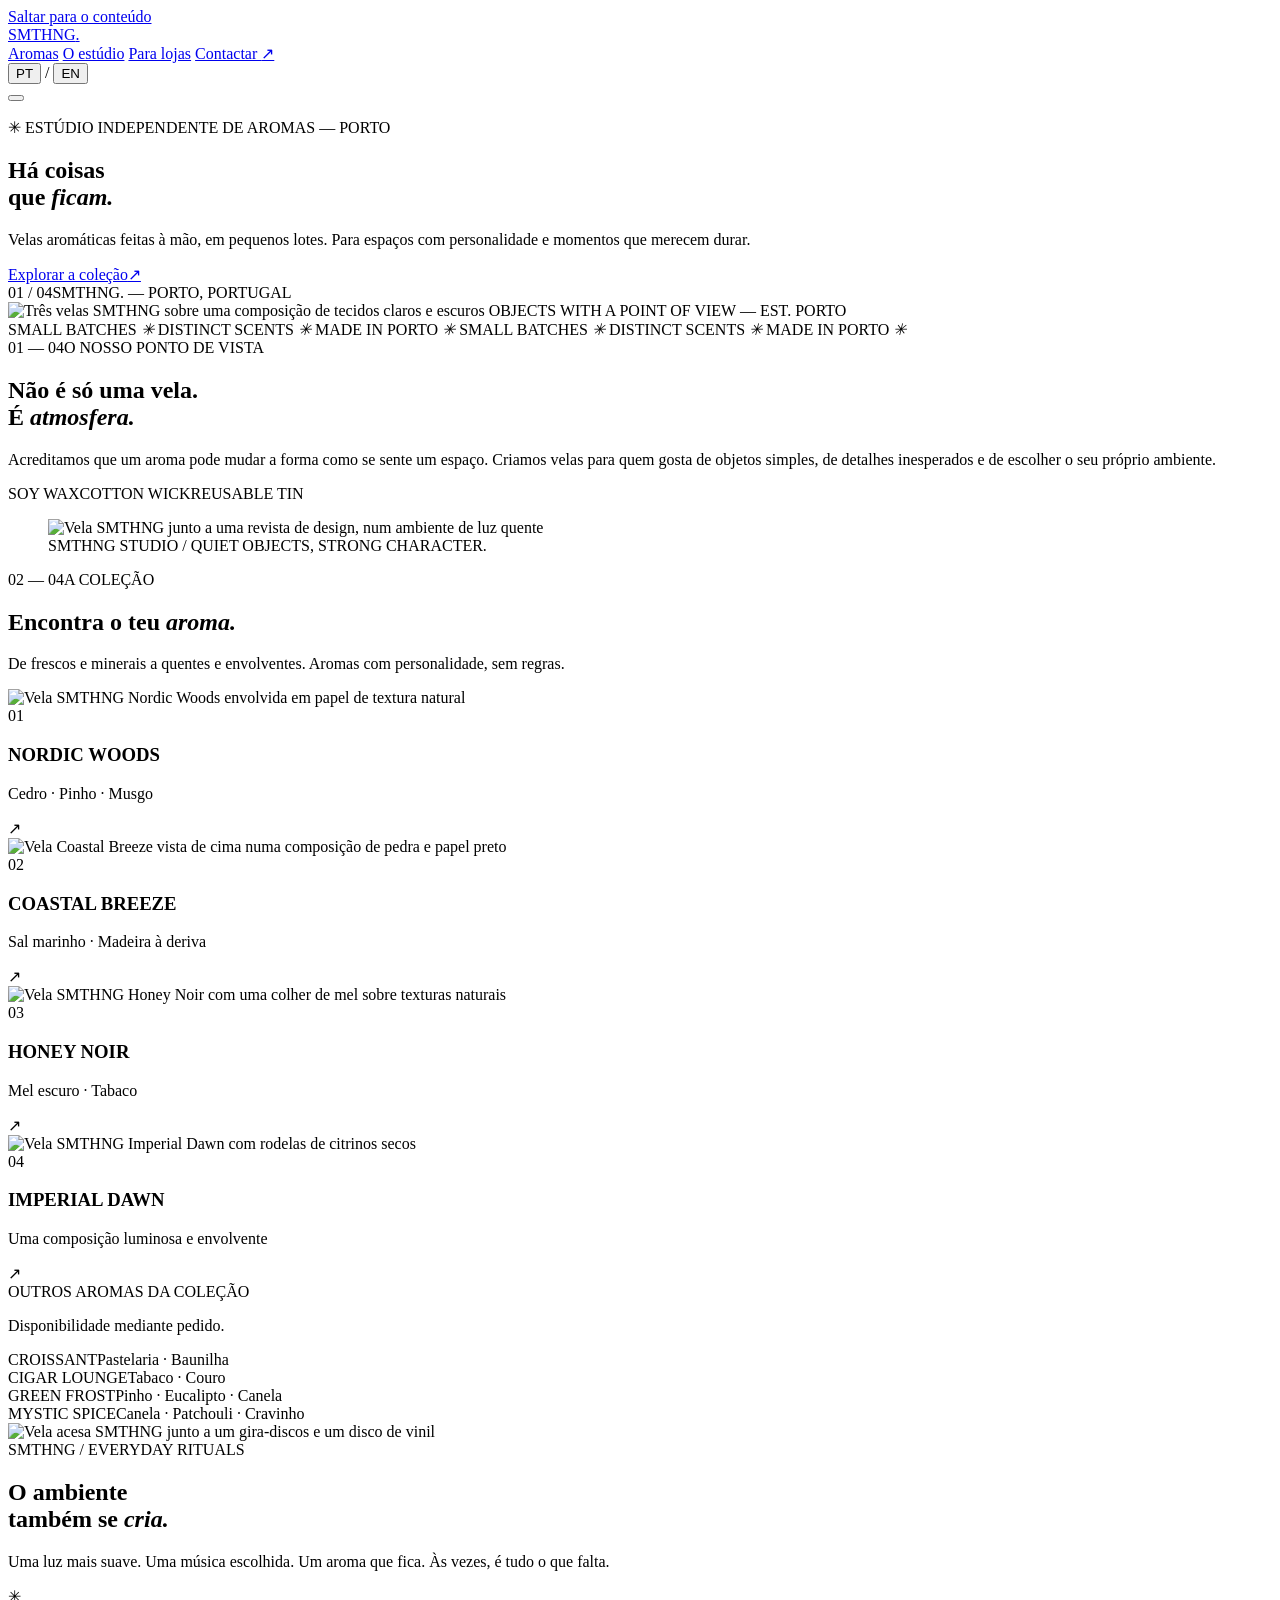
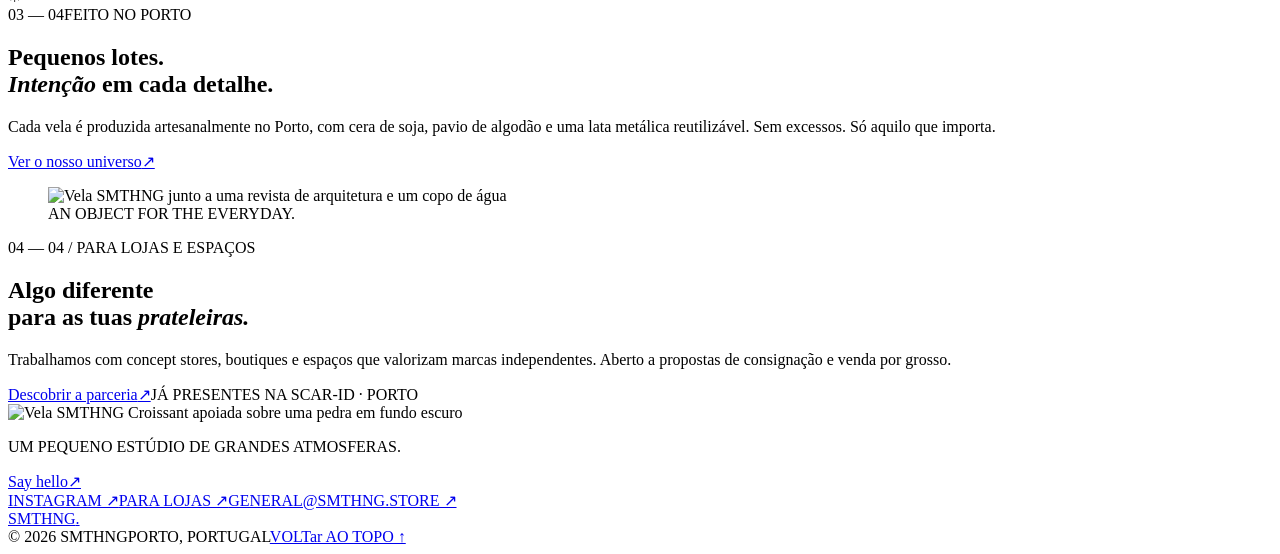
==== index.html @ b08c5e5d "feat: add editorial homepage" ====
<!doctype html>
<html lang="pt-PT">
<head>
  <meta charset="utf-8">
  <meta name="viewport" content="width=device-width, initial-scale=1">
  <meta name="theme-color" content="#f5f2eb">
  <meta name="description" content="SMTHNG — velas aromáticas feitas à mão no Porto. Uma coleção de aromas com personalidade para espaços que deixam marca.">
  <meta property="og:type" content="website">
  <meta property="og:title" content="SMTHNG — Something that stays.">
  <meta property="og:description" content="Independent scent studio. Hand-poured in Porto, Portugal.">
  <meta property="og:image" content="https://smthng.store/assets/img/hero-group.jpg">
  <meta property="og:url" content="https://smthng.store/">
  <link rel="canonical" href="https://smthng.store/">
  <link rel="icon" href="./assets/favicon.svg" type="image/svg+xml">
  <link rel="preconnect" href="https://fonts.googleapis.com">
  <link rel="preconnect" href="https://fonts.gstatic.com" crossorigin>
  <link href="https://fonts.googleapis.com/css2?family=DM+Sans:wght@400;500;600;700&family=Instrument+Serif:ital@0;1&display=swap" rel="stylesheet">
  <link rel="stylesheet" href="./assets/styles.css">
  <script src="./assets/site.js" defer></script>
  <title>SMTHNG — Velas artesanais do Porto</title>
</head>
<body data-page="home">
  <a class="skip-link" href="#main" data-i18n="skip">Saltar para o conteúdo</a>
  <header class="site-header" id="top">
    <div class="header-inner shell">
      <a class="wordmark" href="./" aria-label="SMTHNG, início">SMTHNG<span class="wordmark-dot">.</span></a>
      <nav class="site-nav" id="primary-nav" aria-label="Navegação principal">
        <a href="#collection" data-i18n="navScents">Aromas</a>
        <a href="#story" data-i18n="navStory">O estúdio</a>
        <a href="./stockists/" data-i18n="navStockists">Para lojas</a>
        <a class="nav-contact" href="mailto:general@smthng.store?subject=Ol%C3%A1%20SMTHNG" data-i18n="navContact">Contactar <span aria-hidden="true">↗</span></a>
      </nav>
      <div class="header-actions">
        <div class="language-switch" aria-label="Choose language">
          <button type="button" data-lang-switch="pt" aria-pressed="true">PT</button>
          <span aria-hidden="true">/</span>
          <button type="button" data-lang-switch="en" aria-pressed="false">EN</button>
        </div>
        <button type="button" class="menu-button" aria-label="Abrir menu" aria-controls="primary-nav" aria-expanded="false">
          <span></span><span></span>
        </button>
      </div>
    </div>
  </header>

  <main id="main">
    <section class="hero" aria-labelledby="hero-heading">
      <div class="hero-copy">
        <p class="eyebrow"><span class="asterisk">✳</span> <span data-i18n="heroEyebrow">ESTÚDIO INDEPENDENTE DE AROMAS — PORTO</span></p>
        <h1 id="hero-heading" data-i18n-html="heroHeading">Há coisas<br>que <em>ficam.</em></h1>
        <p class="hero-description" data-i18n="heroBody">Velas aromáticas feitas à mão, em pequenos lotes. Para espaços com personalidade e momentos que merecem durar.</p>
        <a href="#collection" class="text-link hero-link"><span data-i18n="heroCta">Explorar a coleção</span><span class="round-arrow" aria-hidden="true">↗</span></a>
        <div class="hero-footnote"><span>01 / 04</span><span>SMTHNG. — PORTO, PORTUGAL</span></div>
      </div>
      <div class="hero-media">
        <img src="./assets/img/hero-group.jpg" alt="Três velas SMTHNG sobre uma composição de tecidos claros e escuros" fetchpriority="high">
        <span class="vertical-caption">OBJECTS WITH A POINT OF VIEW — EST. PORTO</span>
      </div>
    </section>

    <div class="marquee-line" aria-hidden="true"><span>SMALL BATCHES <i>✳</i> DISTINCT SCENTS <i>✳</i> MADE IN PORTO <i>✳</i> SMALL BATCHES <i>✳</i> DISTINCT SCENTS <i>✳</i> MADE IN PORTO <i>✳</i></span></div>

    <section class="intro-section shell" id="story" aria-labelledby="intro-heading">
      <div class="section-label"><span class="section-index">01 — 04</span><span data-i18n="introLabel">O NOSSO PONTO DE VISTA</span></div>
      <div class="intro-grid">
        <h2 id="intro-heading" class="display-heading" data-i18n-html="introHeading">Não é só uma vela.<br>É <em>atmosfera.</em></h2>
        <div class="intro-aside">
          <p data-i18n="introBody">Acreditamos que um aroma pode mudar a forma como se sente um espaço. Criamos velas para quem gosta de objetos simples, de detalhes inesperados e de escolher o seu próprio ambiente.</p>
          <div class="mini-spec"><span>SOY WAX</span><span>COTTON WICK</span><span>REUSABLE TIN</span></div>
        </div>
      </div>
      <figure class="editorial-image editorial-image-wide">
        <img src="./assets/img/editorial-home.jpg" alt="Vela SMTHNG junto a uma revista de design, num ambiente de luz quente" loading="lazy">
        <figcaption>SMTHNG STUDIO / QUIET OBJECTS, STRONG CHARACTER.</figcaption>
      </figure>
    </section>

    <section class="collection-section" id="collection" aria-labelledby="collection-heading">
      <div class="shell">
        <div class="section-label"><span class="section-index">02 — 04</span><span data-i18n="collectionLabel">A COLEÇÃO</span></div>
        <div class="section-heading-row">
          <h2 id="collection-heading" class="display-heading" data-i18n-html="collectionHeading">Encontra o teu <em>aroma.</em></h2>
          <p class="section-kicker" data-i18n="collectionBody">De frescos e minerais a quentes e envolventes. Aromas com personalidade, sem regras.</p>
        </div>

        <div class="scent-grid">
          <article class="scent-card">
            <div class="scent-image"><img src="./assets/img/nordic-woods.jpg" alt="Vela SMTHNG Nordic Woods envolvida em papel de textura natural" loading="lazy"></div>
            <div class="scent-details"><span>01</span><div><h3>NORDIC WOODS</h3><p data-i18n="scentNordic">Cedro · Pinho · Musgo</p></div><span class="scent-symbol" aria-hidden="true">↗</span></div>
          </article>
          <article class="scent-card">
            <div class="scent-image"><img src="./assets/img/coastal-breeze.jpg" alt="Vela Coastal Breeze vista de cima numa composição de pedra e papel preto" loading="lazy"></div>
            <div class="scent-details"><span>02</span><div><h3>COASTAL BREEZE</h3><p data-i18n="scentCoastal">Sal marinho · Madeira à deriva</p></div><span class="scent-symbol" aria-hidden="true">↗</span></div>
          </article>
          <article class="scent-card">
            <div class="scent-image"><img src="./assets/img/honey-noir.jpg" alt="Vela SMTHNG Honey Noir com uma colher de mel sobre texturas naturais" loading="lazy"></div>
            <div class="scent-details"><span>03</span><div><h3>HONEY NOIR</h3><p data-i18n="scentHoney">Mel escuro · Tabaco</p></div><span class="scent-symbol" aria-hidden="true">↗</span></div>
          </article>
          <article class="scent-card">
            <div class="scent-image"><img src="./assets/img/imperial-dawn.jpg" alt="Vela SMTHNG Imperial Dawn com rodelas de citrinos secos" loading="lazy"></div>
            <div class="scent-details"><span>04</span><div><h3>IMPERIAL DAWN</h3><p data-i18n="scentImperial">Uma composição luminosa e envolvente</p></div><span class="scent-symbol" aria-hidden="true">↗</span></div>
          </article>
        </div>

        <div class="scent-index">
          <div class="scent-index-heading"><span class="overline" data-i18n="moreScents">OUTROS AROMAS DA COLEÇÃO</span><p data-i18n="moreScentsSub">Disponibilidade mediante pedido.</p></div>
          <div class="scent-index-list">
            <div><span>CROISSANT</span><span data-i18n="scentCroissant">Pastelaria · Baunilha</span></div>
            <div><span>CIGAR LOUNGE</span><span data-i18n="scentCigar">Tabaco · Couro</span></div>
            <div><span>GREEN FROST</span><span data-i18n="scentGreen">Pinho · Eucalipto · Canela</span></div>
            <div><span>MYSTIC SPICE</span><span data-i18n="scentMystic">Canela · Patchouli · Cravinho</span></div>
          </div>
        </div>
      </div>
    </section>

    <section class="quote-section" aria-labelledby="quote-heading">
      <div class="quote-image"><img src="./assets/img/editorial-vinyl.jpg" alt="Vela acesa SMTHNG junto a um gira-discos e um disco de vinil" loading="lazy"></div>
      <div class="quote-panel"><span class="overline light-overline">SMTHNG / EVERYDAY RITUALS</span><h2 id="quote-heading" data-i18n-html="quoteHeading">O ambiente<br>também se <em>cria.</em></h2><p data-i18n="quoteBody">Uma luz mais suave. Uma música escolhida. Um aroma que fica. Às vezes, é tudo o que falta.</p><span class="quote-mark">✳</span></div>
    </section>

    <section class="made-section shell" id="made" aria-labelledby="made-heading">
      <div class="section-label"><span class="section-index">03 — 04</span><span data-i18n="madeLabel">FEITO NO PORTO</span></div>
      <div class="made-grid">
        <div><h2 id="made-heading" class="display-heading" data-i18n-html="madeHeading">Pequenos lotes.<br><em>Intenção</em> em cada detalhe.</h2><p data-i18n="madeBody">Cada vela é produzida artesanalmente no Porto, com cera de soja, pavio de algodão e uma lata metálica reutilizável. Sem excessos. Só aquilo que importa.</p><a class="text-link" href="https://www.instagram.com/smthng.store/" target="_blank" rel="noopener noreferrer"><span data-i18n="madeCta">Ver o nosso universo</span><span class="round-arrow" aria-hidden="true">↗</span></a></div>
        <figure class="made-photo"><img src="./assets/img/editorial-reading.jpg" alt="Vela SMTHNG junto a uma revista de arquitetura e um copo de água" loading="lazy"><figcaption>AN OBJECT FOR THE EVERYDAY.</figcaption></figure>
      </div>
    </section>

    <section class="trade-banner" aria-labelledby="trade-heading">
      <div class="trade-copy"><span class="overline light-overline" data-i18n="tradeLabel">04 — 04 / PARA LOJAS E ESPAÇOS</span><h2 id="trade-heading" data-i18n-html="tradeHeading">Algo diferente<br>para as tuas <em>prateleiras.</em></h2><p data-i18n="tradeBody">Trabalhamos com concept stores, boutiques e espaços que valorizam marcas independentes. Aberto a propostas de consignação e venda por grosso.</p><a class="button button-light" href="./stockists/"><span data-i18n="tradeCta">Descobrir a parceria</span><span aria-hidden="true">↗</span></a><span class="trade-footnote" data-i18n="tradeFootnote">JÁ PRESENTES NA SCAR-ID · PORTO</span></div>
      <div class="trade-image"><img src="./assets/img/croissant.jpg" alt="Vela SMTHNG Croissant apoiada sobre uma pedra em fundo escuro" loading="lazy"></div>
    </section>
  </main>

  <footer class="site-footer">
    <div class="footer-top shell">
      <div><p class="footer-small" data-i18n="footerIntro">UM PEQUENO ESTÚDIO DE GRANDES ATMOSFERAS.</p><a class="footer-email" href="mailto:general@smthng.store">Say hello<span aria-hidden="true">↗</span></a></div>
      <div class="footer-links"><a href="https://www.instagram.com/smthng.store/" target="_blank" rel="noopener noreferrer">INSTAGRAM ↗</a><a href="./stockists/" data-i18n="footerStockists">PARA LOJAS ↗</a><a href="mailto:general@smthng.store">GENERAL@SMTHNG.STORE ↗</a></div>
    </div>
    <div class="footer-bottom shell"><a class="wordmark footer-wordmark" href="#top">SMTHNG<span class="wordmark-dot">.</span></a><div><span>© <span data-year>2026</span> SMTHNG</span><span>PORTO, PORTUGAL</span><a href="#top" data-i18n="backToTop">VOLTar AO TOPO ↑</a></div></div>
  </footer>
</body>
</html>
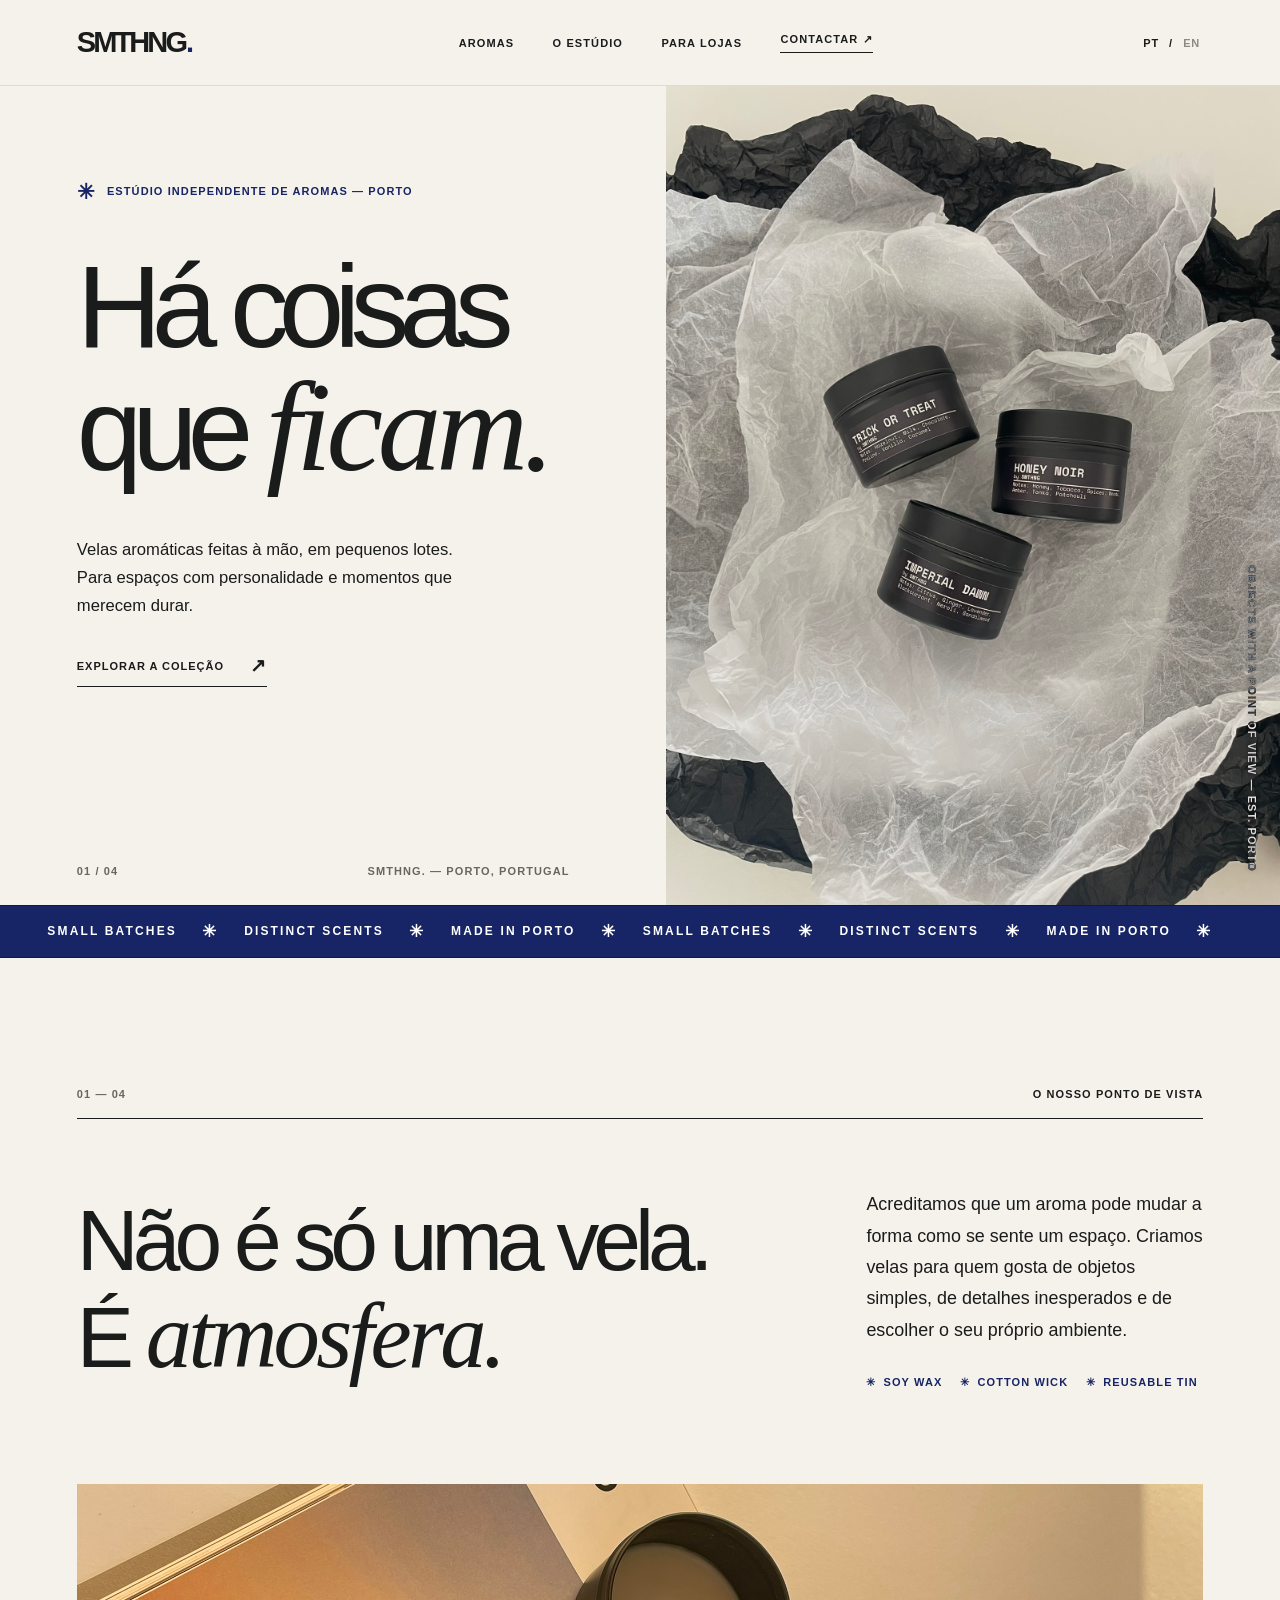
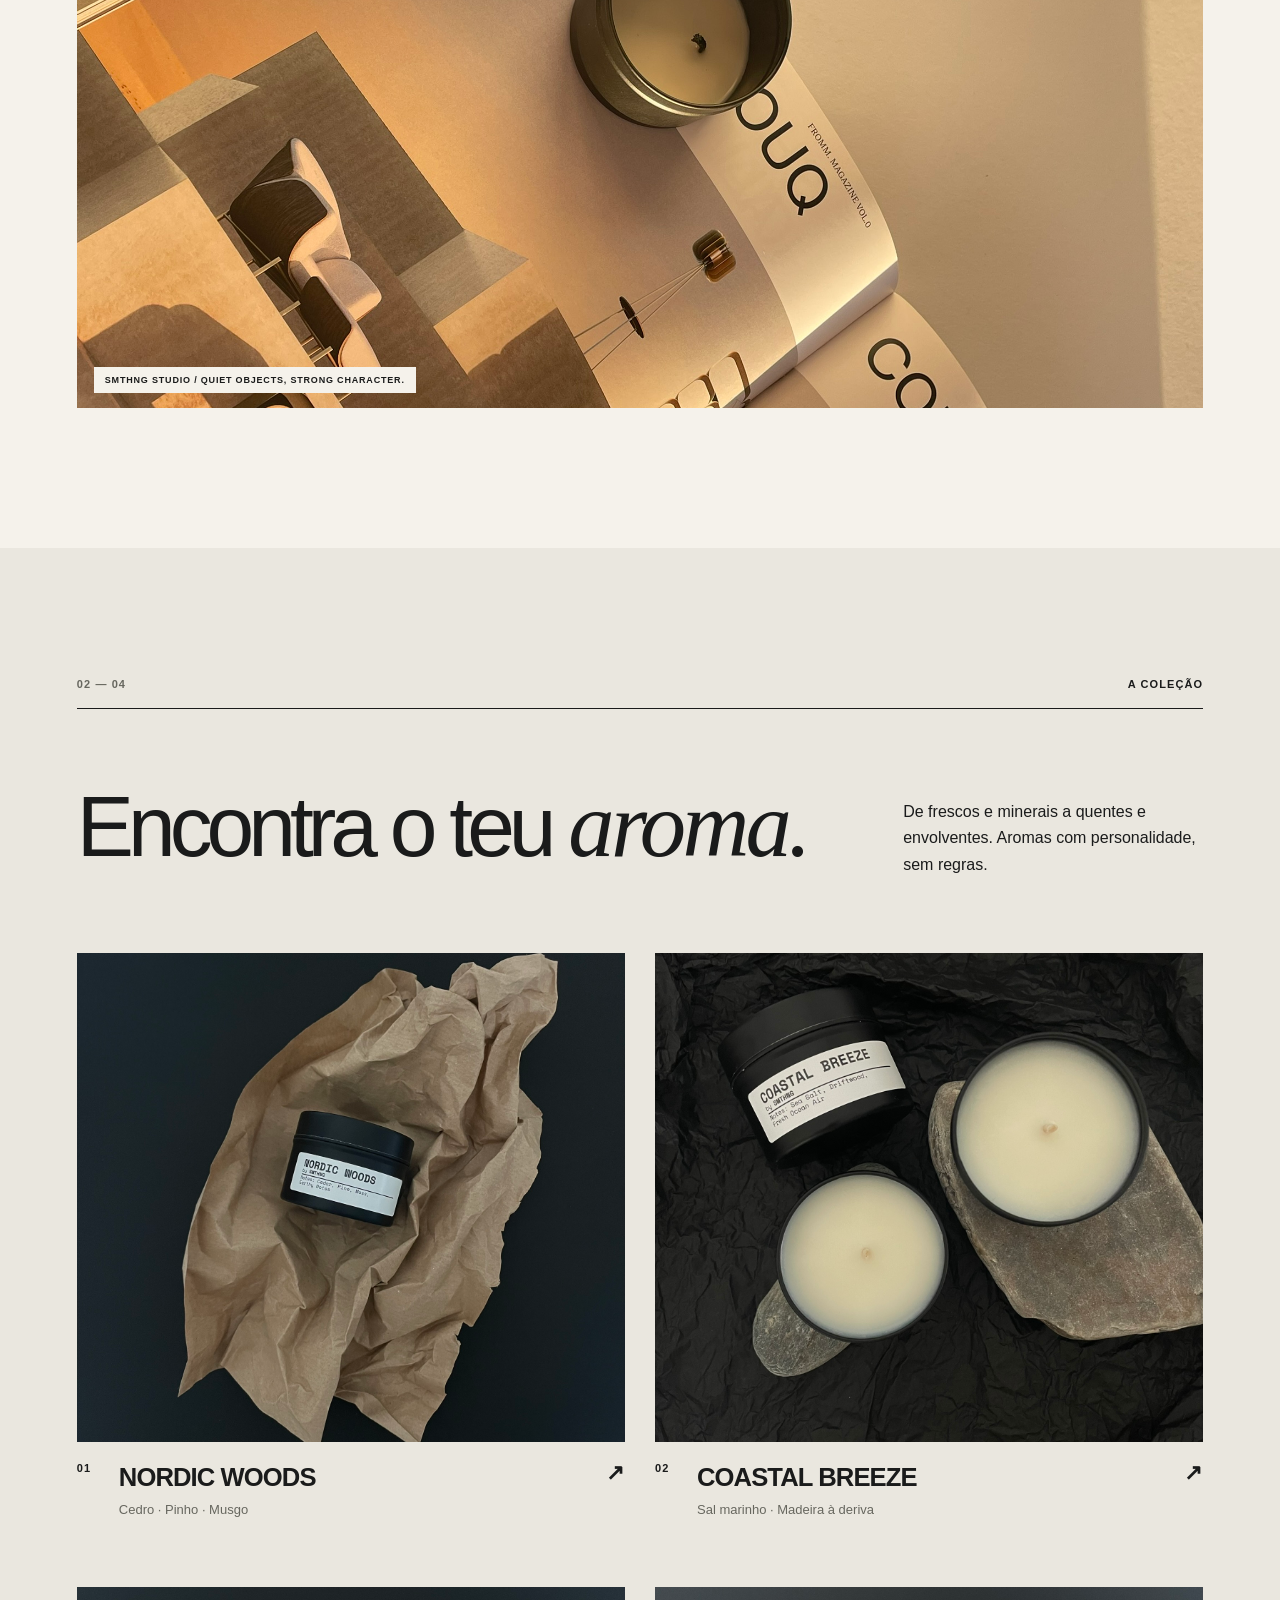
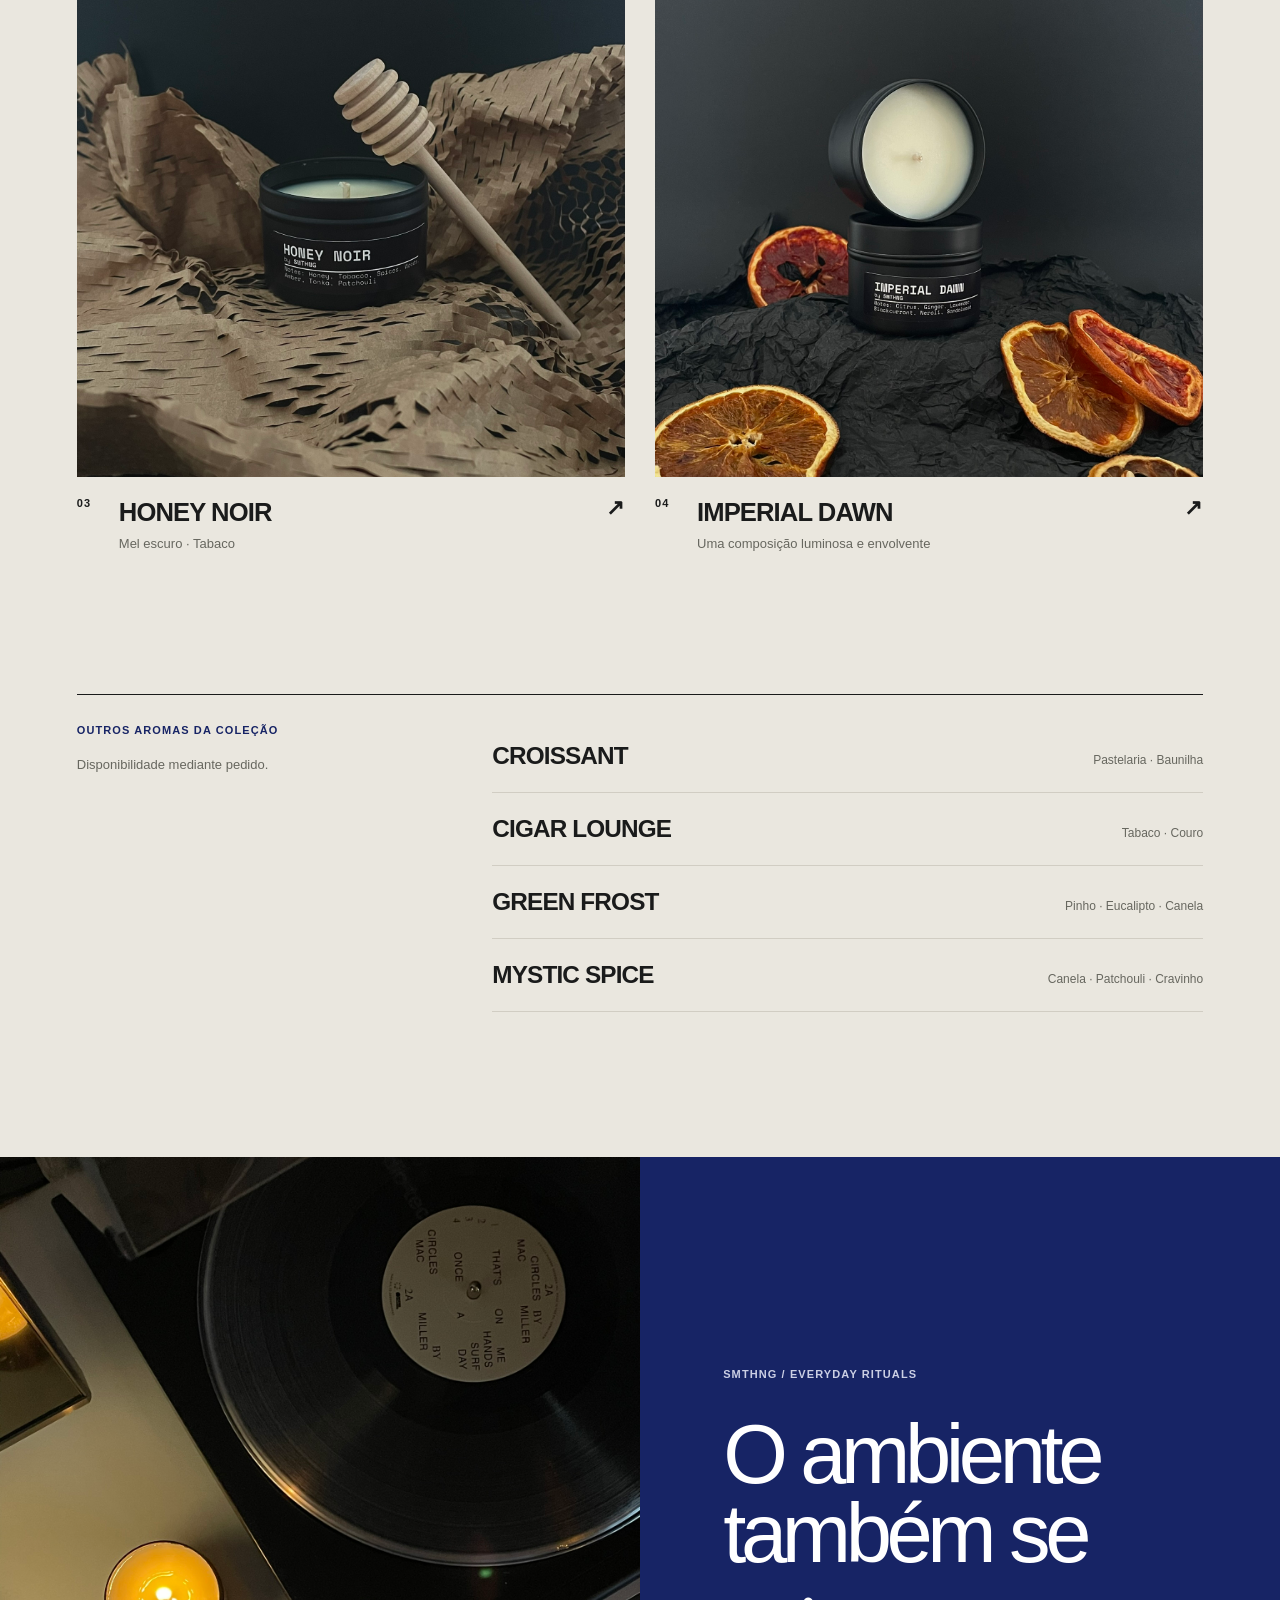
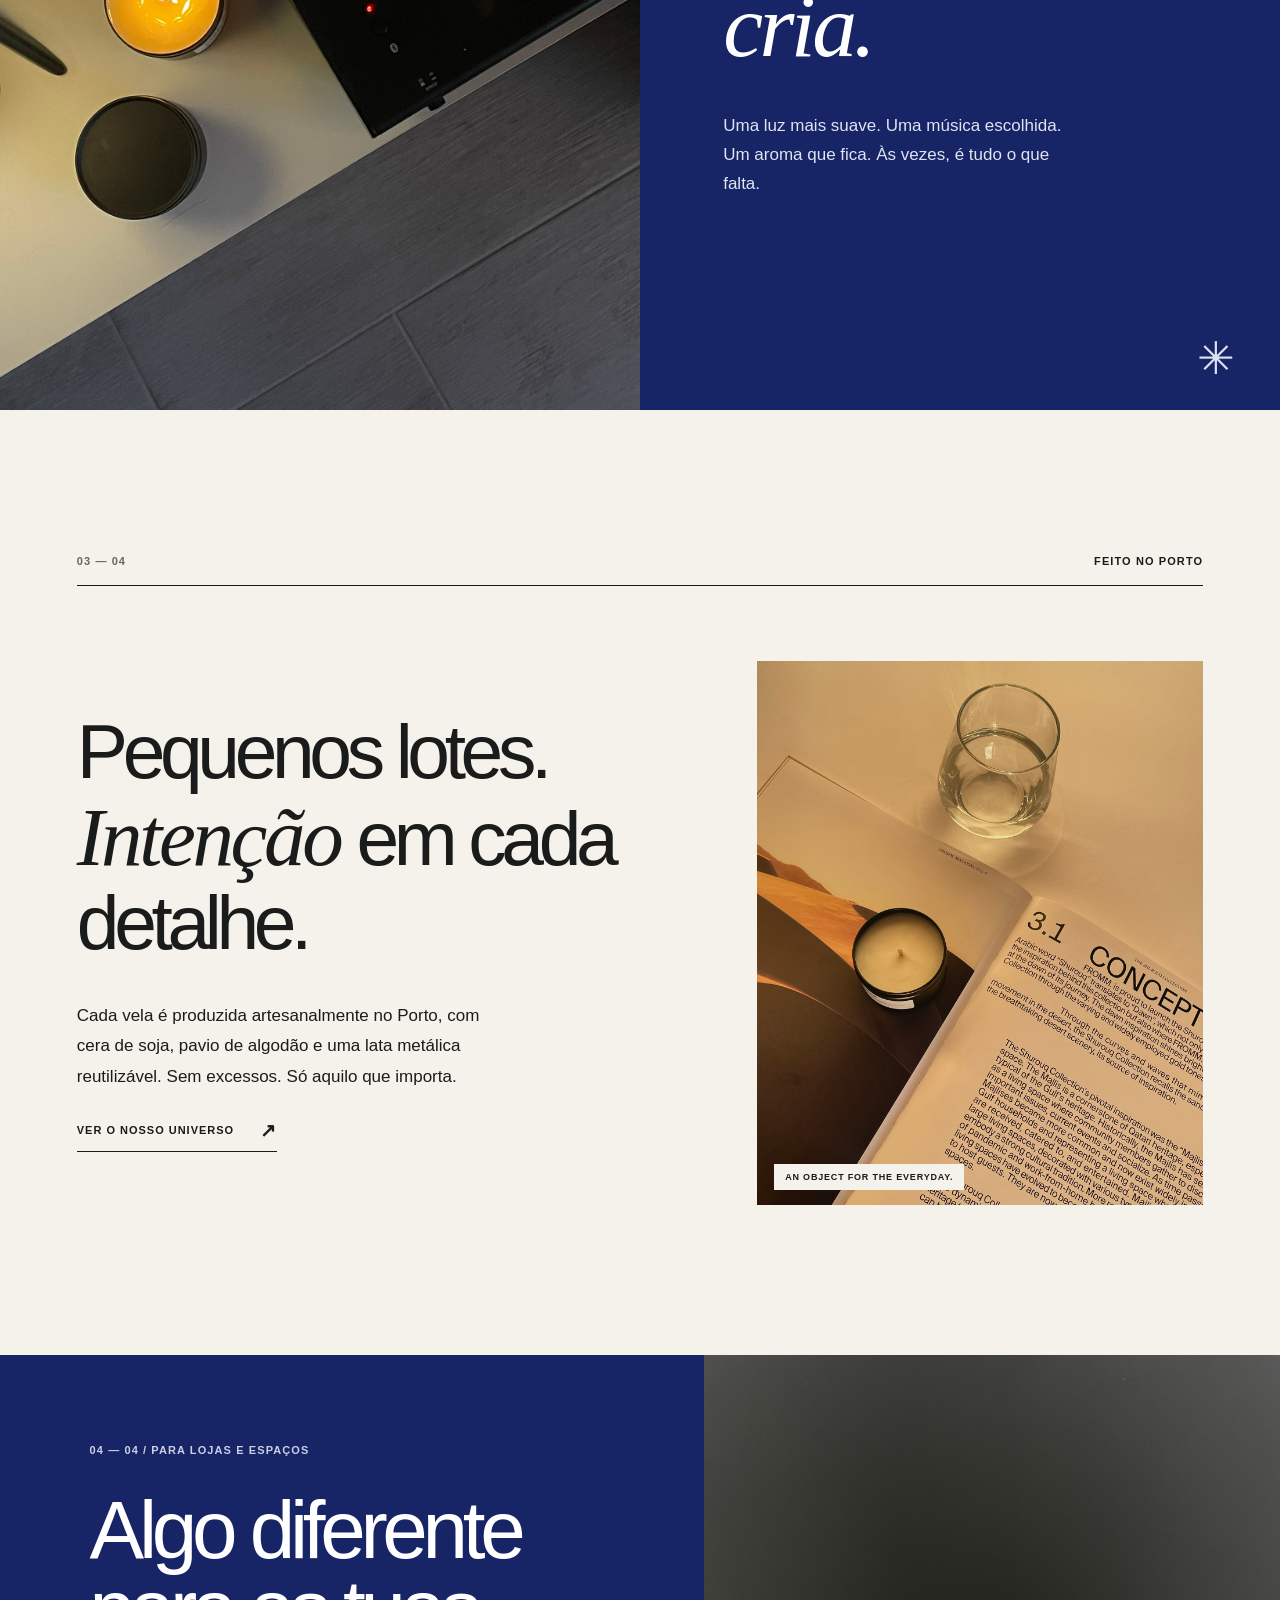
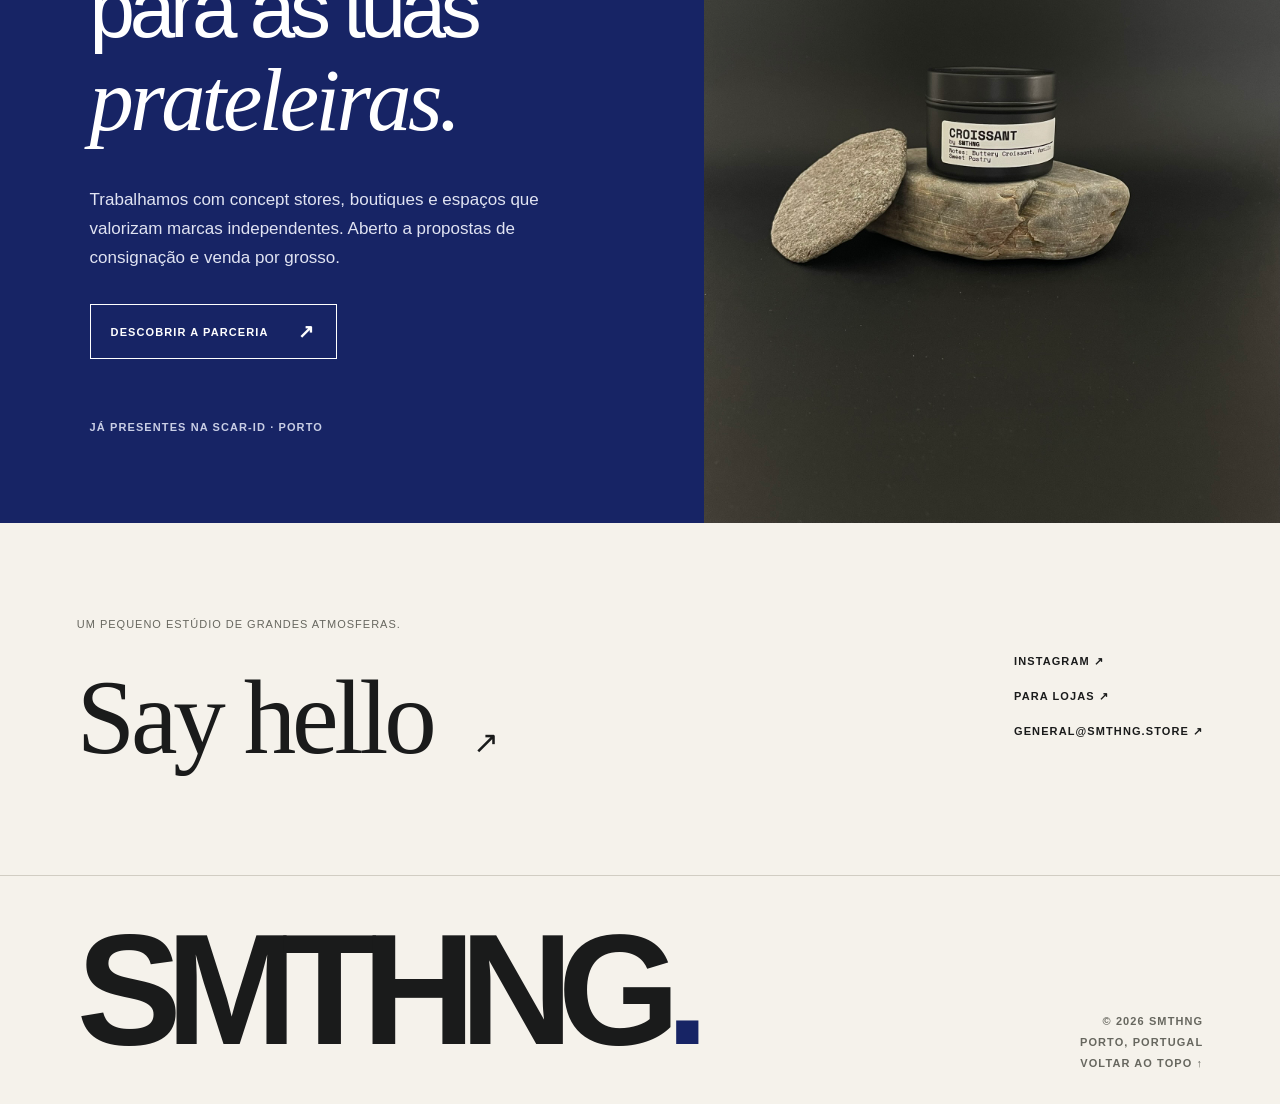
==== commit fb38e02e: "fix: refine mobile type scales and editorial headlines" ====
--- a/index.html
+++ b/index.html
@@ -128,7 +128,7 @@
     </section>
 
     <section class="trade-banner" aria-labelledby="trade-heading">
-      <div class="trade-copy"><span class="overline light-overline" data-i18n="tradeLabel">04 — 04 / PARA LOJAS E ESPAÇOS</span><h2 id="trade-heading" data-i18n-html="tradeHeading">Algo diferente<br>para as tuas <em>prateleiras.</em></h2><p data-i18n="tradeBody">Trabalhamos com concept stores, boutiques e espaços que valorizam marcas independentes. Aberto a propostas de consignação e venda por grosso.</p><a class="button button-light" href="./stockists/"><span data-i18n="tradeCta">Descobrir a parceria</span><span aria-hidden="true">↗</span></a><span class="trade-footnote" data-i18n="tradeFootnote">JÁ PRESENTES NA SCAR-ID · PORTO</span></div>
+      <div class="trade-copy"><span class="overline light-overline" data-i18n="tradeLabel">04 — 04 / PARA LOJAS E ESPAÇOS</span><h2 id="trade-heading" data-i18n-html="tradeHeading">Uma nova<br><em>presença.</em></h2><p data-i18n="tradeBody">Trabalhamos com concept stores, boutiques e espaços que valorizam marcas independentes. Aberto a propostas de consignação e venda por grosso.</p><a class="button button-light" href="./stockists/"><span data-i18n="tradeCta">Descobrir a parceria</span><span aria-hidden="true">↗</span></a><span class="trade-footnote" data-i18n="tradeFootnote">JÁ PRESENTES NA SCAR-ID · PORTO</span></div>
       <div class="trade-image"><img src="./assets/img/croissant.jpg" alt="Vela SMTHNG Croissant apoiada sobre uma pedra em fundo escuro" loading="lazy"></div>
     </section>
   </main>
@@ -138,7 +138,7 @@
       <div><p class="footer-small" data-i18n="footerIntro">UM PEQUENO ESTÚDIO DE GRANDES ATMOSFERAS.</p><a class="footer-email" href="mailto:general@smthng.store">Say hello<span aria-hidden="true">↗</span></a></div>
       <div class="footer-links"><a href="https://www.instagram.com/smthng.store/" target="_blank" rel="noopener noreferrer">INSTAGRAM ↗</a><a href="./stockists/" data-i18n="footerStockists">PARA LOJAS ↗</a><a href="mailto:general@smthng.store">GENERAL@SMTHNG.STORE ↗</a></div>
     </div>
-    <div class="footer-bottom shell"><a class="wordmark footer-wordmark" href="#top">SMTHNG<span class="wordmark-dot">.</span></a><div><span>© <span data-year>2026</span> SMTHNG</span><span>PORTO, PORTUGAL</span><a href="#top" data-i18n="backToTop">VOLTar AO TOPO ↑</a></div></div>
+    <div class="footer-bottom shell"><a class="wordmark footer-wordmark" href="#top">SMTHNG<span class="wordmark-dot">.</span></a><div><span>© <span data-year>2026</span> SMTHNG</span><span>PORTO, PORTUGAL</span><a href="#top" data-i18n="backToTop">VOLTAR AO TOPO ↑</a></div></div>
   </footer>
 </body>
 </html>
--- a/assets/styles.css
+++ b/assets/styles.css
@@ -0,0 +1,254 @@
+/* SMTHNG — editorial visual system.
+   Cream, ink, cobalt. The photography does the talking. */
+:root{--paper:#f5f2eb;--paper-2:#eae7df;--ink:#1a1b1b;--muted:#67675f;--blue:#172465;--line:#d1cdc3;--white:#fffefa;--sans:"DM Sans",Arial,sans-serif;--serif:"Instrument Serif",Georgia,serif}
+*{box-sizing:border-box}
+html{scroll-behavior:smooth;scroll-padding-top:84px}
+body{margin:0;color:var(--ink);background:var(--paper);font-family:var(--sans);font-size:15px;-webkit-font-smoothing:antialiased}
+body.menu-open{overflow:hidden}
+img{display:block;width:100%;height:auto}
+a{color:inherit;text-decoration:none}
+button{font:inherit}
+h1,h2,h3,p,figure{margin:0}
+button,a{-webkit-tap-highlight-color:transparent}
+a:focus-visible,button:focus-visible{outline:2px solid var(--blue);outline-offset:5px}
+::selection{background:var(--blue);color:#fff}
+.shell{max-width:1680px;margin-inline:auto;padding-inline:clamp(22px,6vw,104px)}
+.skip-link{position:absolute;z-index:200;left:20px;top:-80px;background:#fff;padding:12px 20px}
+.skip-link:focus{top:10px}
+.site-header{position:relative;z-index:90;background:var(--paper);border-bottom:1px solid rgba(26,27,27,.1)}
+.header-inner{height:85px;display:flex;align-items:center;justify-content:space-between;gap:32px}
+.wordmark{font-family:var(--sans);font-size:29px;font-weight:700;letter-spacing:-.10em;line-height:1;white-space:nowrap}
+.wordmark-dot{color:var(--blue);margin-left:1px}
+.site-nav{display:flex;align-items:center;gap:clamp(24px,3vw,52px)}
+.site-nav a,.language-switch,.footer-links,.footer-bottom,.overline,.eyebrow,.section-label,.scent-details,.mini-spec,.hero-footnote,.vertical-caption,.editorial-image figcaption,.made-photo figcaption,.trade-footnote,.stockist-hero-foot,.tiny-note,.terms-note{font-size:11px;font-weight:600;letter-spacing:.10em;text-transform:uppercase}
+.site-nav a{transition:opacity .2s}
+.site-nav a:hover{opacity:.55}
+.site-nav .nav-contact{border-bottom:1px solid currentColor;padding-bottom:6px}
+.header-actions{display:flex;align-items:center;gap:22px}
+.language-switch{display:flex;align-items:center;gap:7px;white-space:nowrap}
+.language-switch button{border:0;background:none;padding:6px 3px;color:#8c8a83;cursor:pointer;font-size:11px;letter-spacing:.08em;font-weight:700}
+.language-switch button[aria-pressed="true"]{color:var(--ink)}
+.menu-button{display:none;background:none;border:0;cursor:pointer;width:34px;height:34px;position:relative}
+.menu-button span{position:absolute;width:25px;height:1.5px;background:var(--ink);left:4px;top:12px;transition:transform .25s}
+.menu-button span+span{top:21px}
+.menu-button[aria-expanded="true"] span:first-child{transform:translateY(4.5px) rotate(45deg)}
+.menu-button[aria-expanded="true"] span+span{transform:translateY(-4.5px) rotate(-45deg)}
+.hero{min-height:min(820px,calc(100svh - 85px));display:grid;grid-template-columns:52% 48%;background:var(--paper)}
+.hero-copy{padding:clamp(60px,7.4vw,138px) clamp(28px,7.5vw,150px) 28px clamp(22px,6vw,104px);display:flex;flex-direction:column;align-items:flex-start}
+.eyebrow{display:flex;align-items:center;gap:11px;line-height:1.5;color:var(--blue)}
+.asterisk{font-size:21px;line-height:1}
+.hero h1{font-size:clamp(78px,9.2vw,166px);line-height:.82;letter-spacing:-.085em;font-weight:500;margin:clamp(32px,4.4vw,78px) 0 35px;white-space:nowrap}
+.hero h1 em,.display-heading em,.quote-panel h2 em,.trade-banner h2 em,.stockist-hero h1 em,.contact-section h2 em,.b2b-photo-band em{font:italic 1.08em var(--serif);letter-spacing:-.04em;font-weight:400}
+.hero-description{font-size:clamp(15px,1.3vw,18px);line-height:1.7;max-width:390px}
+.text-link{display:inline-flex;gap:26px;align-items:center;border-bottom:1px solid var(--ink);padding-bottom:11px;text-transform:uppercase;font-weight:700;letter-spacing:.09em;font-size:11px}
+.text-link:hover .round-arrow{transform:translate(3px,-3px)}
+.round-arrow{font-size:19px;transition:transform .2s;line-height:1}
+.hero-link{margin-top:36px}
+.hero-footnote{display:flex;gap:25px;color:var(--muted);margin-top:auto;padding-top:44px;width:100%;justify-content:space-between}
+.hero-media{min-height:560px;position:relative;overflow:hidden;background:#dad8d1}
+.hero-media img{height:100%;width:100%;object-fit:cover;object-position:50% 50%}
+.vertical-caption{position:absolute;right:22px;bottom:33px;writing-mode:vertical-rl;color:#fff;text-shadow:0 1px 5px #222;mix-blend-mode:difference}
+.marquee-line{border-block:1px solid var(--ink);overflow:hidden;background:var(--blue);color:#fff;padding:15px 0}
+.marquee-line span{display:block;white-space:nowrap;font-size:12px;font-weight:700;letter-spacing:.18em;text-align:center}
+.marquee-line i{font-size:17px;font-style:normal;vertical-align:middle;margin-inline:20px}
+.section-label{display:flex;justify-content:space-between;gap:24px;padding-bottom:18px;border-bottom:1px solid var(--ink);color:var(--ink)}
+.section-index{color:var(--muted)}
+.intro-section{padding-top:130px;padding-bottom:140px}
+.intro-grid{display:grid;grid-template-columns:1.35fr .65fr;gap:8%;padding:70px 0 95px;align-items:end}
+.display-heading{font-size:clamp(54px,6.7vw,112px);letter-spacing:-.07em;font-weight:500;line-height:.98}
+.intro-aside{max-width:385px}
+.intro-aside p{font-size:clamp(16px,1.4vw,19px);line-height:1.75}
+.mini-spec{display:flex;gap:10px 18px;flex-wrap:wrap;margin-top:30px;color:var(--blue)}
+.mini-spec span:before{content:"✳";margin-right:7px;font-size:11px}
+.editorial-image{position:relative}
+.editorial-image-wide img{aspect-ratio:2.15/1;object-fit:cover;object-position:center 54%}
+.editorial-image figcaption,.made-photo figcaption{position:absolute;bottom:15px;left:17px;font-size:9px;background:var(--paper);padding:8px 11px;letter-spacing:.09em}
+.collection-section{background:var(--paper-2);padding:130px 0 145px}
+.section-heading-row{display:flex;align-items:end;justify-content:space-between;gap:40px;padding:62px 0 75px}
+.section-kicker{max-width:300px;line-height:1.65;font-size:16px}
+.scent-grid{display:grid;grid-template-columns:repeat(2,minmax(0,1fr));gap:68px 30px}
+.scent-image{overflow:hidden;background:#282a2a}
+.scent-image img{aspect-ratio:1.12/1;object-fit:cover;transition:transform .6s cubic-bezier(.2,.8,.2,1)}
+.scent-card:hover .scent-image img{transform:scale(1.035)}
+.scent-details{display:grid;grid-template-columns:34px 1fr 30px;gap:8px;padding-top:20px;align-items:start}
+.scent-details h3{font-size:clamp(19px,2vw,29px);letter-spacing:-.035em;font-weight:600;line-height:1.2}
+.scent-details p{font-family:var(--sans);text-transform:none;letter-spacing:0;font-size:13px;font-weight:400;color:var(--muted);margin-top:8px;line-height:1.4}
+.scent-symbol{font-size:22px;text-align:right;line-height:1}
+.scent-index{display:grid;grid-template-columns:1fr 2fr;gap:60px;margin-top:140px;border-top:1px solid var(--ink);padding-top:25px}
+.scent-index-heading .overline{color:var(--blue)}
+.scent-index-heading p{font-size:13px;line-height:1.5;color:var(--muted);margin-top:18px}
+.scent-index-list>div{display:flex;align-items:baseline;justify-content:space-between;gap:18px;border-bottom:1px solid var(--line);padding:22px 0}
+.scent-index-list>div span:first-child{font-size:clamp(18px,1.9vw,28px);font-weight:600;letter-spacing:-.035em}
+.scent-index-list>div span+span{font-size:12px;color:var(--muted)}
+.quote-section{display:grid;grid-template-columns:1fr 1fr;min-height:670px}
+.quote-image{overflow:hidden}
+.quote-image img{height:100%;object-fit:cover}
+.quote-panel{position:relative;background:var(--blue);color:#fff;padding:clamp(58px,7vw,130px) clamp(35px,6.5vw,115px);display:flex;flex-direction:column;justify-content:center}
+.light-overline{color:#cbcfe4}
+.quote-panel h2,.trade-banner h2,.contact-section h2{font-size:clamp(60px,6.5vw,108px);line-height:.96;letter-spacing:-.065em;font-weight:500;margin:35px 0}
+.quote-panel p{max-width:350px;line-height:1.7;font-size:17px;color:#e0e3f2}
+.quote-mark{position:absolute;right:45px;bottom:25px;color:#dddff2;font-size:45px}
+.made-section{padding-top:145px;padding-bottom:150px}
+.made-grid{display:grid;grid-template-columns:1.12fr .88fr;align-items:center;gap:10%;padding-top:75px}
+.made-grid .display-heading{font-size:clamp(58px,6vw,105px)}
+.made-grid p{font-size:17px;line-height:1.8;max-width:440px;margin:40px 0 28px}
+.made-photo{position:relative}
+.made-photo img{aspect-ratio:.82/1;object-fit:cover}
+.trade-banner{display:grid;grid-template-columns:55% 45%;background:var(--blue);color:#fff;min-height:660px}
+.trade-copy{position:relative;padding:clamp(72px,7vw,135px) clamp(45px,7vw,124px);display:flex;flex-direction:column;align-items:flex-start}
+.trade-banner h2{font-size:clamp(60px,6.4vw,110px)}
+.trade-banner p{font-size:17px;line-height:1.7;max-width:470px;color:#e0e3f2}
+.trade-image{overflow:hidden}
+.trade-image img{height:100%;object-fit:cover;object-position:center}
+.button{display:inline-flex;align-items:center;justify-content:space-between;gap:30px;min-width:225px;border:1px solid currentColor;padding:17px 20px;text-transform:uppercase;letter-spacing:.1em;font-size:11px;font-weight:700;transition:background .2s,color .2s}
+.button span:last-child{font-size:19px;line-height:1}
+.button-light{color:#fff;border-color:#fff}
+.button-light:hover{background:#fff;color:var(--blue)}
+.trade-copy .button{margin-top:32px}
+.trade-footnote{margin-top:auto;padding-top:60px;color:#c9cee5}
+.site-footer{background:var(--paper);color:var(--ink)}
+.footer-top{display:grid;grid-template-columns:1fr 1fr;gap:40px;padding-top:95px;padding-bottom:100px;border-bottom:1px solid var(--line)}
+.footer-small{font-size:11px;letter-spacing:.09em;color:var(--muted)}
+.footer-email{display:inline-flex;align-items:baseline;gap:40px;font-family:var(--serif);font-size:clamp(70px,8.2vw,144px);line-height:1.1;margin-top:30px;letter-spacing:-.04em}
+.footer-email span{font-size:.3em;font-family:var(--sans)}
+.footer-links{display:flex;flex-direction:column;gap:22px;align-items:flex-start;justify-content:center;margin-left:auto}
+.footer-links a:hover{text-decoration:underline;text-underline-offset:5px}
+.footer-bottom{padding-top:35px;padding-bottom:35px;display:flex;justify-content:space-between;align-items:end;gap:30px}
+.footer-wordmark{font-size:clamp(66px,12.3vw,220px);letter-spacing:-.10em}
+.footer-bottom>div{display:flex;flex-direction:column;gap:9px;align-items:flex-end;color:var(--muted)}
+/* B2B page */
+.stockist-hero{display:grid;grid-template-columns:54% 46%;min-height:680px;background:var(--blue)}
+.stockist-hero-copy{padding:clamp(80px,8vw,140px) clamp(30px,8vw,140px) 32px clamp(22px,6vw,104px);display:flex;flex-direction:column;align-items:flex-start;color:#fff}
+.eyebrow-light{color:#d6dcf1}
+.stockist-hero h1{font-size:clamp(73px,8.5vw,155px);line-height:.88;letter-spacing:-.08em;font-weight:500;margin:55px 0 30px}
+.stockist-hero p:not(.eyebrow){font-size:17px;line-height:1.7;max-width:420px;color:#e0e3f2}
+.stockist-hero .button{margin-top:35px}
+.stockist-hero-foot{margin-top:auto;padding-top:40px;color:#c6cce1}
+.stockist-hero-photo img{width:100%;height:100%;object-fit:cover}
+.stockist-intro{padding-top:130px;padding-bottom:125px}
+.tiny-note{margin-top:28px;color:var(--blue)}
+.benefit-grid{display:grid;grid-template-columns:repeat(3,1fr);gap:55px;border-top:1px solid var(--ink);padding-top:24px}
+.benefit-grid article>span{font-size:11px;color:var(--blue);font-weight:700}
+.benefit-grid h3{margin:45px 0 18px;font-size:clamp(24px,2.4vw,37px);line-height:1.12;letter-spacing:-.05em;font-weight:500}
+.benefit-grid p{font-size:15px;line-height:1.75;max-width:350px;color:var(--muted)}
+.b2b-photo-band{height:500px;position:relative;overflow:hidden;background:#b7b0a0}
+.b2b-photo-band img{height:100%;object-fit:cover;object-position:50% 45%}
+.b2b-photo-band:before{content:"";position:absolute;inset:0;background:linear-gradient(90deg,rgba(0,0,0,.43),transparent 75%);z-index:1}
+.b2b-photo-band>div{position:absolute;z-index:2;left:6vw;top:20%;color:#fff}
+.b2b-photo-band span{font-size:11px;letter-spacing:.12em}
+.b2b-photo-band p{font-size:clamp(58px,6vw,112px);line-height:.95;letter-spacing:-.06em;margin-top:45px}
+.partnership-section{padding-top:130px;padding-bottom:135px}
+.partnership-heading{display:flex;justify-content:space-between;align-items:end;gap:50px;padding:75px 0}
+.partnership-heading p{max-width:360px;line-height:1.8;font-size:16px}
+.partnership-cards{display:grid;grid-template-columns:1fr 1fr;gap:20px}
+.partnership-card{min-height:400px;padding:clamp(30px,4vw,65px);background:var(--paper-2);display:flex;flex-direction:column;align-items:flex-start}
+.partnership-card:nth-child(2){background:#e0e0de}
+.partnership-number{font-size:11px;letter-spacing:.13em;color:var(--blue);font-weight:700}
+.partnership-card h3{font-family:var(--serif);font-size:clamp(40px,4vw,68px);line-height:1;letter-spacing:-.035em;font-weight:400;max-width:440px;margin:55px 0 25px}
+.partnership-card p{line-height:1.75;max-width:460px;font-size:15px}
+.partnership-tag{font-size:10px;letter-spacing:.1em;color:var(--blue);font-weight:700;margin-top:auto;padding-top:40px}
+.terms-note{line-height:1.6;color:var(--muted);margin-top:22px;font-size:11px;letter-spacing:.02em;text-transform:none}
+.approach-section{padding:125px 0 155px;background:var(--paper-2)}
+.approach-section .display-heading{margin:75px 0 85px}
+.steps-list>div{display:grid;grid-template-columns:70px 1fr 1fr;gap:30px;align-items:baseline;padding:27px 0;border-top:1px solid var(--ink)}
+.steps-list>div:last-child{border-bottom:1px solid var(--ink)}
+.steps-list>div>span{font-size:13px;color:var(--blue);font-weight:700}
+.steps-list h3{font-size:clamp(22px,2vw,33px);font-weight:500;letter-spacing:-.04em}
+.steps-list p{font-size:15px;color:var(--muted);line-height:1.6}
+.contact-section{background:var(--blue);color:#fff}
+.contact-inner{display:grid;grid-template-columns:1.2fr .8fr;gap:9%;align-items:center;padding-top:110px;padding-bottom:110px}
+.contact-section h2{font-size:clamp(60px,6vw,108px)}
+.contact-section p{max-width:380px;line-height:1.7;font-size:16px;color:#dce0f0}
+.contact-section .button{margin-top:38px}
+.contact-image img{aspect-ratio:.92/1;object-fit:cover}
+@media (min-width:1680px){.hero-copy,.stockist-hero-copy{padding-left:max(calc((100vw - 1472px)/2),104px)}}
+@media (max-width:1100px){.site-nav{gap:22px}.hero h1{font-size:clamp(68px,8.8vw,105px)}.hero-copy{padding-right:28px}.stockist-hero h1{font-size:clamp(67px,8vw,100px)}.intro-grid{grid-template-columns:1.1fr .9fr;gap:5%}.display-heading{font-size:clamp(50px,6.6vw,82px)}.scent-index{grid-template-columns:.7fr 1.3fr}.quote-panel h2,.trade-banner h2{font-size:clamp(56px,6vw,84px)}}
+@media (max-width:820px){
+  .header-inner{height:70px}
+  .menu-button{display:block}
+  .site-nav{position:absolute;top:70px;left:0;right:0;background:var(--paper);display:flex;flex-direction:column;align-items:stretch;padding:28px 6vw 40px;gap:0;border-top:1px solid var(--line);box-shadow:0 14px 20px rgba(0,0,0,.06);visibility:hidden;opacity:0;transform:translateY(-10px);pointer-events:none;transition:opacity .2s,transform .2s,visibility .2s}
+  .site-nav.is-open{visibility:visible;opacity:1;transform:translateY(0);pointer-events:auto}
+  .site-nav a{padding:18px 0;border-bottom:1px solid var(--line);font-size:16px}
+  .site-nav .nav-contact{border-bottom:1px solid var(--line);padding-bottom:18px}
+  .hero{grid-template-columns:1fr;min-height:0}
+  .hero-copy{min-height:600px;padding:65px 6vw 30px}
+  .hero h1{font-size:clamp(82px,15vw,146px)}
+  .hero-media{min-height:580px}
+  .intro-section,.collection-section,.stockist-intro,.partnership-section{padding-block:90px}
+  .intro-grid{grid-template-columns:1fr;padding:55px 0 75px;gap:40px}
+  .intro-aside{max-width:590px}
+  .section-heading-row,.partnership-heading{align-items:start;flex-direction:column}
+  .scent-index{grid-template-columns:1fr;gap:20px;margin-top:90px}
+  .quote-section{grid-template-columns:1fr}
+  .quote-image{height:550px}
+  .quote-panel{min-height:520px}
+  .made-section{padding-block:90px}
+  .made-grid{grid-template-columns:1fr;gap:60px}
+  .made-photo{max-width:520px}
+  .trade-banner{grid-template-columns:1fr}
+  .trade-copy{min-height:580px;padding:85px 6vw}
+  .trade-image{height:450px}
+  .stockist-hero{grid-template-columns:1fr}
+  .stockist-hero-copy{min-height:620px;padding:85px 6vw 30px}
+  .stockist-hero-photo{height:490px}
+  .benefit-grid{gap:25px}
+  .partnership-cards{grid-template-columns:1fr}
+  .partnership-card{min-height:340px}
+  .approach-section{padding-block:90px}
+  .contact-inner{grid-template-columns:1fr;gap:70px}
+  .contact-image{max-width:510px}
+  .footer-email{font-size:clamp(65px,10vw,95px)}
+}
+@media (max-width:560px){
+  .shell{padding-inline:22px}
+  .wordmark{font-size:26px}
+  .header-inner{gap:15px}
+  .header-actions{gap:12px}
+  .hero-copy{min-height:550px;padding:55px 22px 25px}
+  .hero h1{font-size:clamp(71px,18vw,112px);margin:55px 0 30px}
+  .hero-description{font-size:15px}
+  .hero-footnote{font-size:9px;gap:10px}
+  .hero-media{min-height:470px}
+  .vertical-caption{right:14px;bottom:18px}
+  .marquee-line{padding:12px 0}
+  .marquee-line span{font-size:9px;letter-spacing:.09em}
+  .intro-section,.collection-section,.made-section,.stockist-intro,.partnership-section{padding-block:78px}
+  .intro-grid{padding-top:45px}
+  .display-heading{font-size:clamp(54px,12vw,78px)}
+  .editorial-image-wide img{aspect-ratio:.95/1;object-position:58% 50%}
+  .section-heading-row{padding:48px 0 50px}
+  .scent-grid{grid-template-columns:1fr;gap:45px}
+  .scent-image img{aspect-ratio:1.04/1}
+  .scent-details h3{font-size:24px}
+  .scent-index-list>div{align-items:start;flex-direction:column;gap:7px}
+  .quote-image{height:390px}
+  .quote-panel{min-height:485px;padding:65px 24px}
+  .quote-panel h2,.trade-banner h2,.contact-section h2{font-size:clamp(57px,12vw,78px)}
+  .quote-panel p{font-size:15px}
+  .made-grid{padding-top:48px}
+  .made-grid p{margin:28px 0}
+  .trade-copy{min-height:625px;padding:70px 22px}
+  .trade-image{height:400px}
+  .footer-top{grid-template-columns:1fr;padding-block:70px;gap:65px}
+  .footer-links{margin:0;gap:20px}
+  .footer-email{font-size:clamp(65px,17vw,105px)}
+  .footer-bottom{flex-direction:column;align-items:start}
+  .footer-wordmark{font-size:23vw}
+  .footer-bottom>div{align-items:start}
+  .stockist-hero-copy{min-height:640px;padding:75px 22px 35px}
+  .stockist-hero h1{font-size:clamp(63px,16vw,100px)}
+  .stockist-hero-photo{height:400px}
+  .benefit-grid{grid-template-columns:1fr;gap:37px}
+  .benefit-grid h3{margin:17px 0 10px}
+  .b2b-photo-band{height:400px}
+  .b2b-photo-band>div{top:24%;left:22px}
+  .b2b-photo-band p{font-size:clamp(58px,12vw,76px)}
+  .partnership-heading{padding:55px 0}
+  .partnership-card{padding:30px}
+  .partnership-card h3{margin:38px 0 20px}
+  .approach-section .display-heading{margin:55px 0 70px}
+  .steps-list>div{grid-template-columns:35px 1fr;gap:10px 18px}
+  .steps-list p{grid-column:2}
+  .contact-inner{padding-block:75px}
+}
+@media(prefers-reduced-motion:reduce){html{scroll-behavior:auto}*,*::before,*::after{animation-duration:.01ms!important;transition-duration:.01ms!important}}
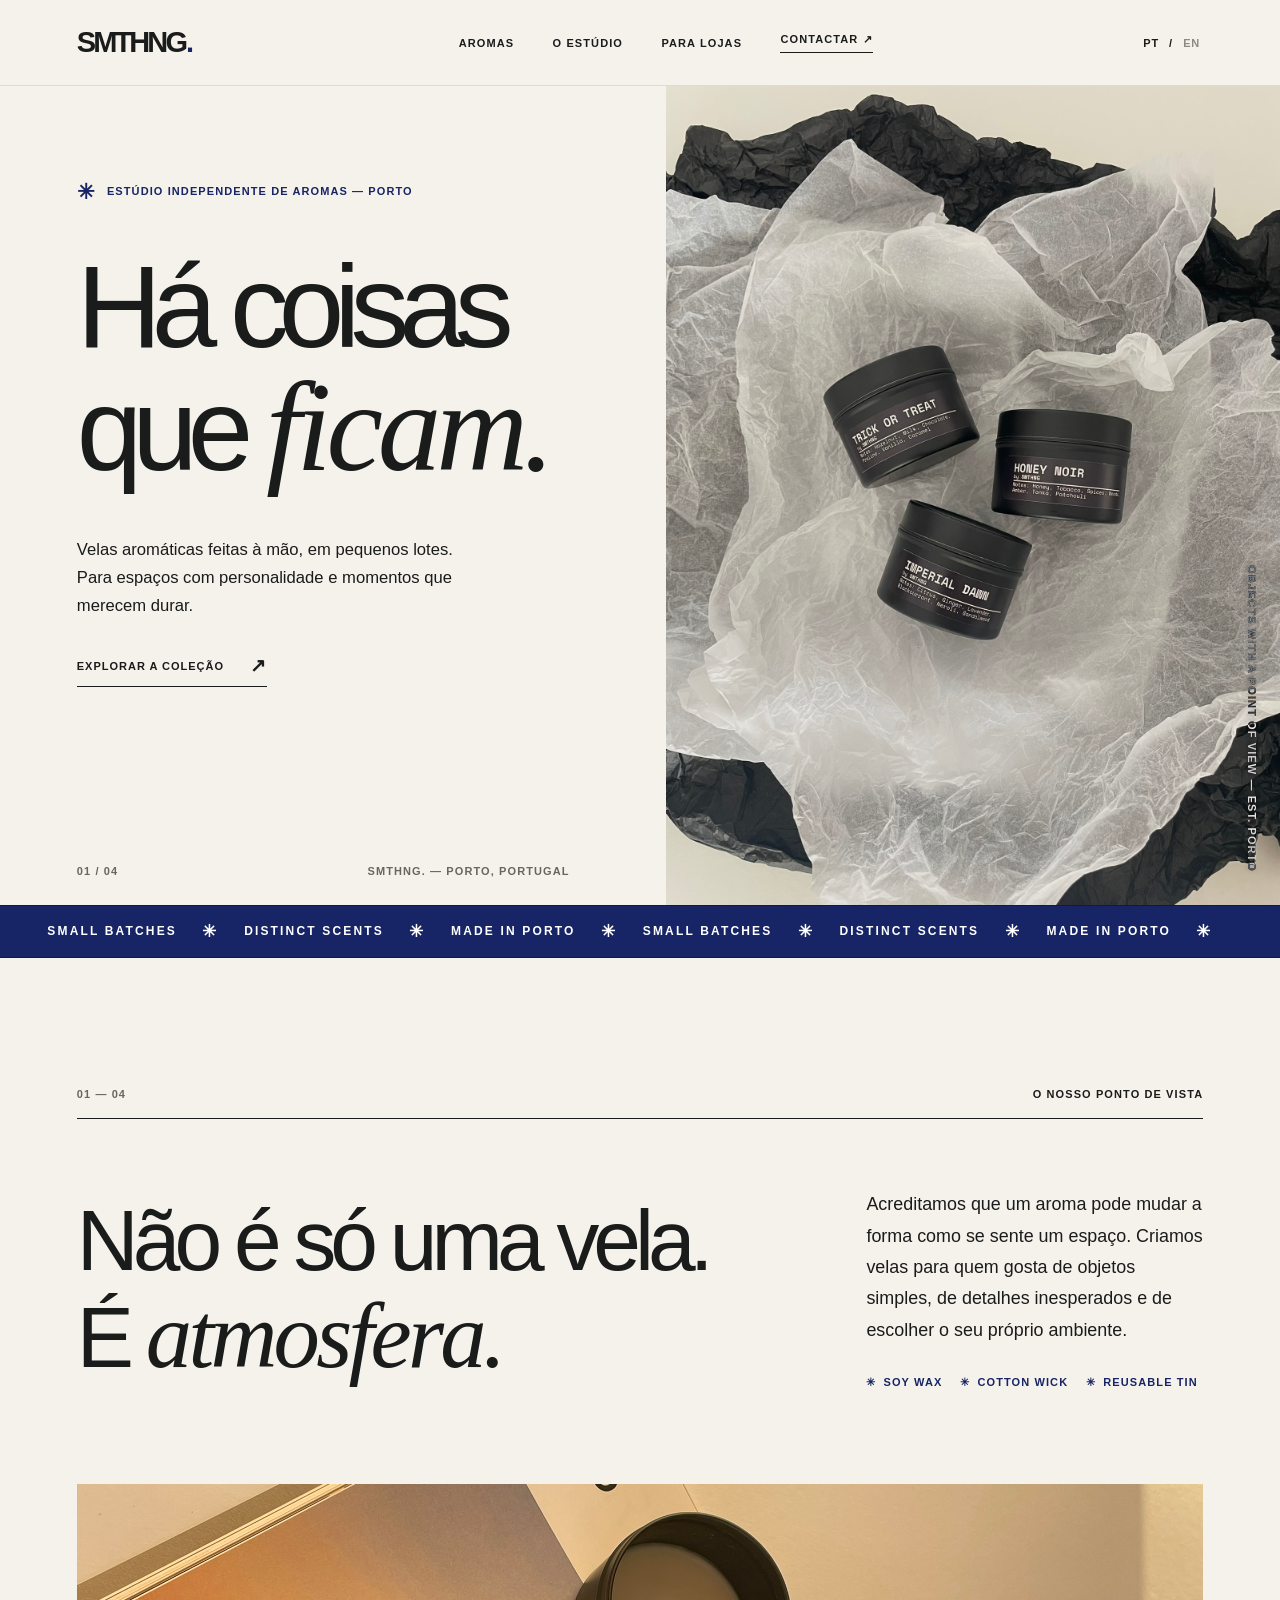
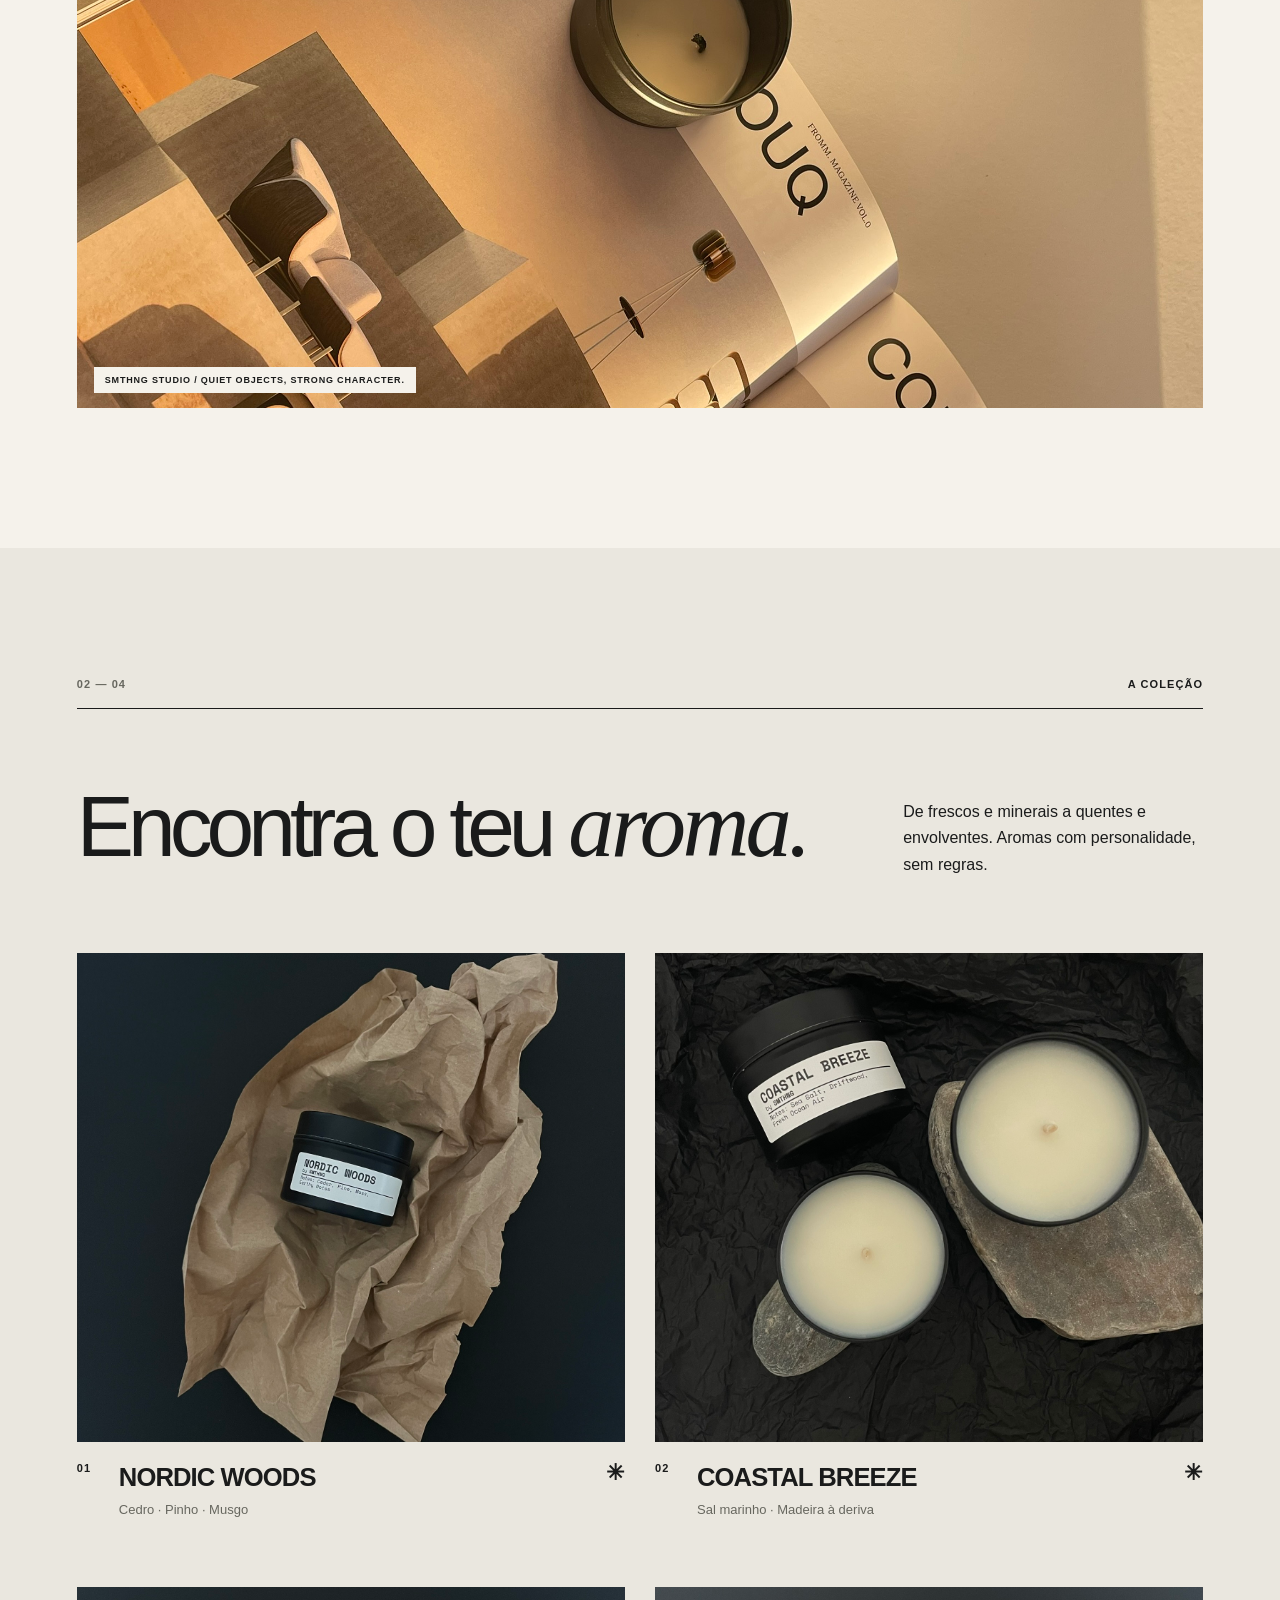
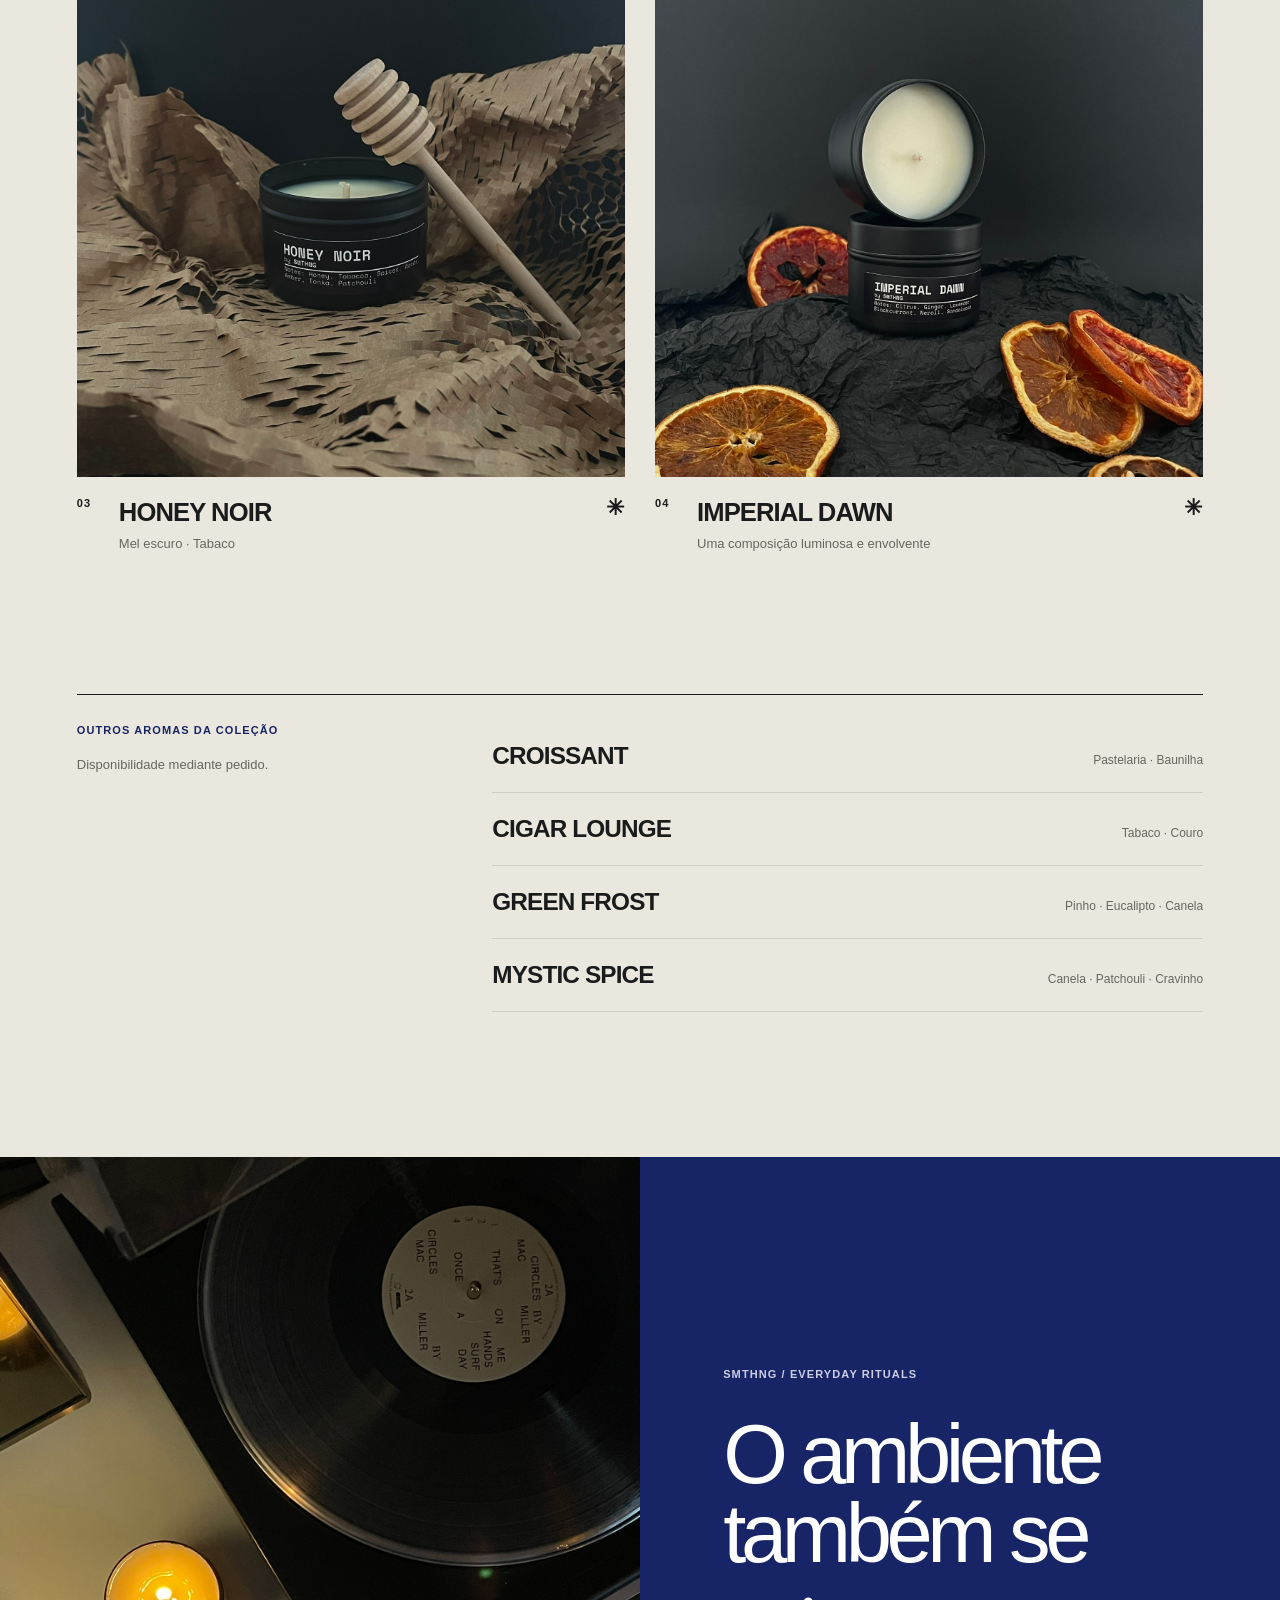
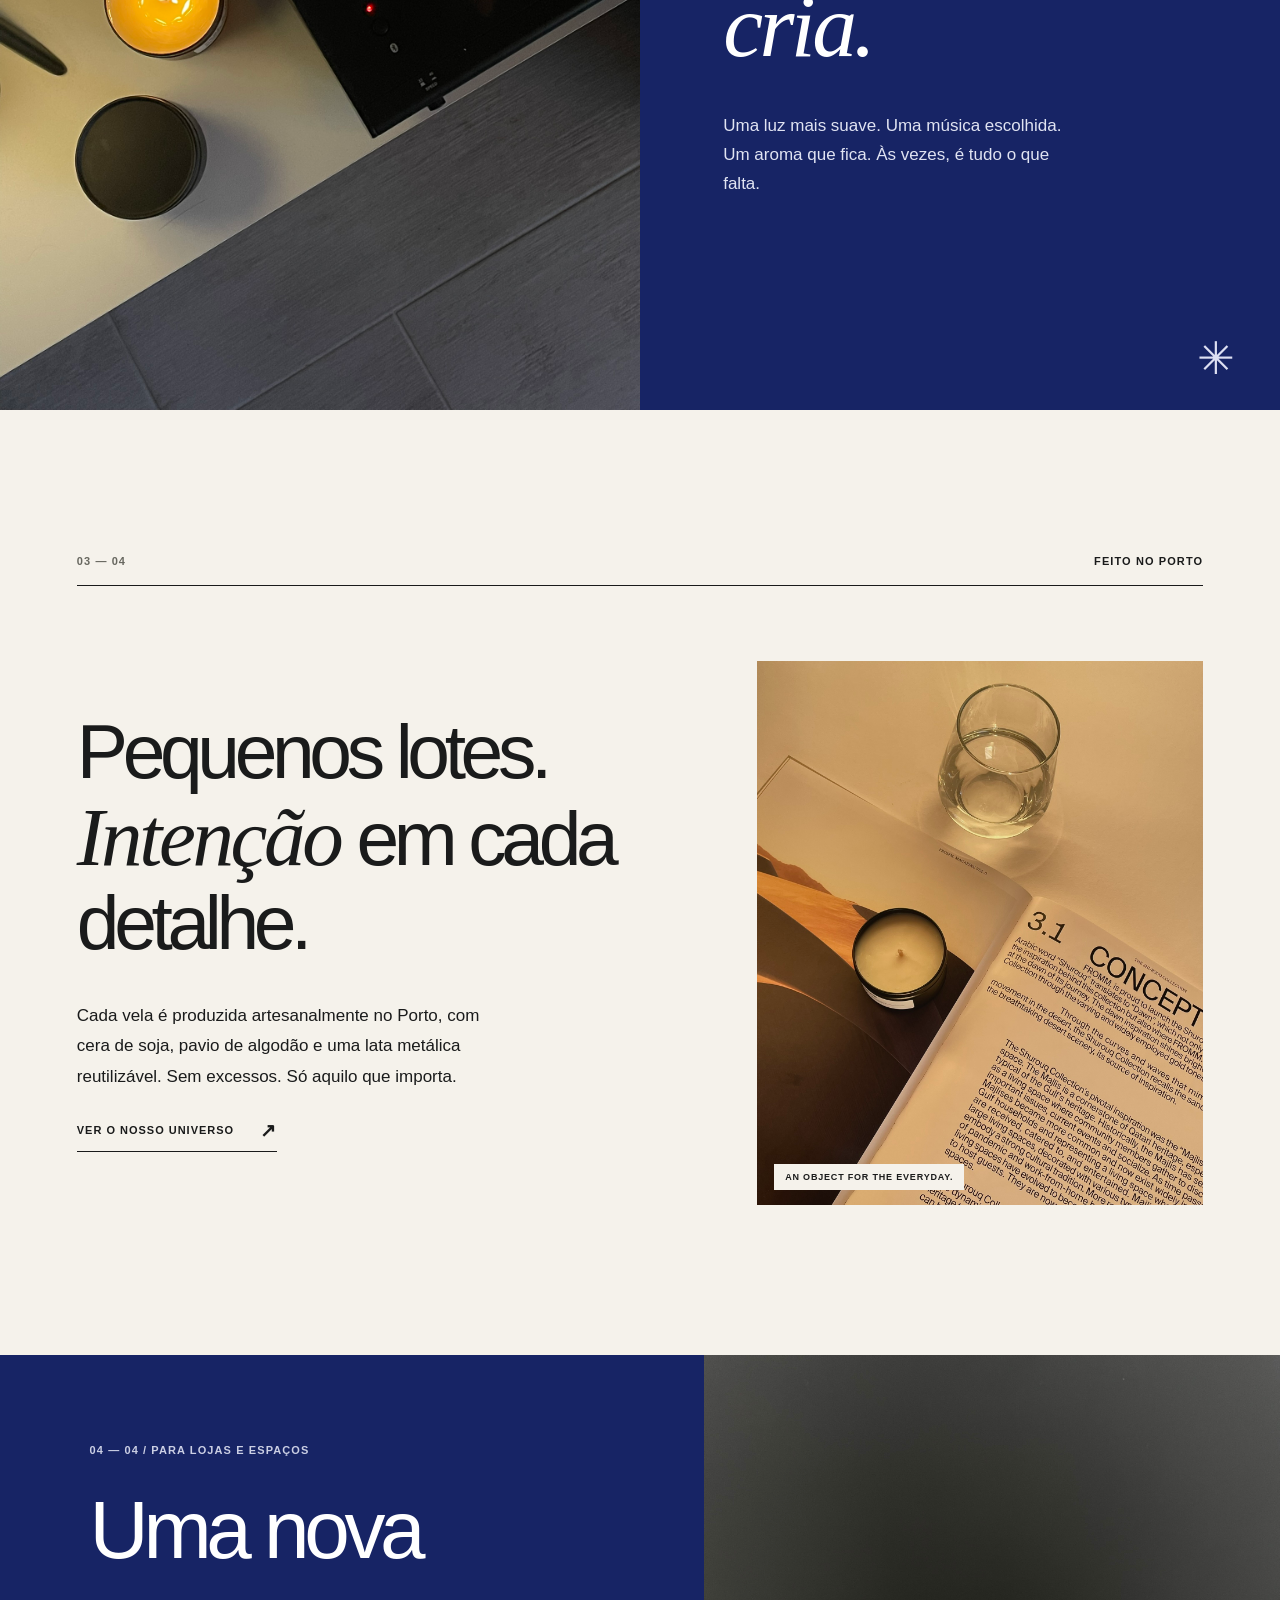
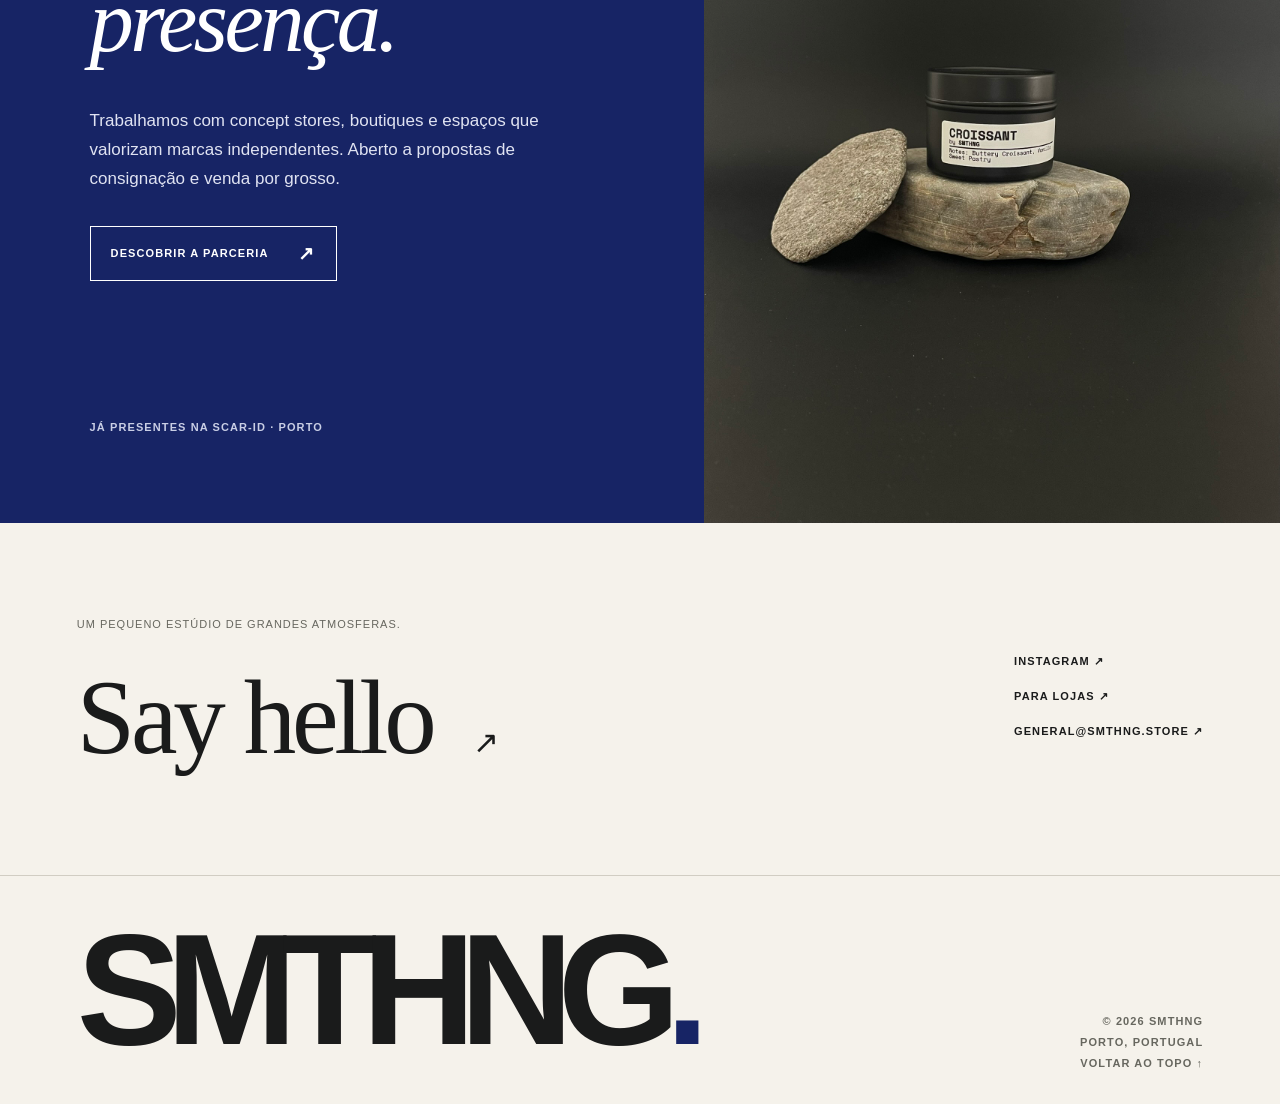
==== commit d04dd604: "fix: replace misleading fragrance card arrows with decorative marks" ====
--- a/index.html
+++ b/index.html
@@ -86,19 +86,19 @@
         <div class="scent-grid">
           <article class="scent-card">
             <div class="scent-image"><img src="./assets/img/nordic-woods.jpg" alt="Vela SMTHNG Nordic Woods envolvida em papel de textura natural" loading="lazy"></div>
-            <div class="scent-details"><span>01</span><div><h3>NORDIC WOODS</h3><p data-i18n="scentNordic">Cedro · Pinho · Musgo</p></div><span class="scent-symbol" aria-hidden="true">↗</span></div>
+            <div class="scent-details"><span>01</span><div><h3>NORDIC WOODS</h3><p data-i18n="scentNordic">Cedro · Pinho · Musgo</p></div><span class="scent-symbol" aria-hidden="true">✳</span></div>
           </article>
           <article class="scent-card">
             <div class="scent-image"><img src="./assets/img/coastal-breeze.jpg" alt="Vela Coastal Breeze vista de cima numa composição de pedra e papel preto" loading="lazy"></div>
-            <div class="scent-details"><span>02</span><div><h3>COASTAL BREEZE</h3><p data-i18n="scentCoastal">Sal marinho · Madeira à deriva</p></div><span class="scent-symbol" aria-hidden="true">↗</span></div>
+            <div class="scent-details"><span>02</span><div><h3>COASTAL BREEZE</h3><p data-i18n="scentCoastal">Sal marinho · Madeira à deriva</p></div><span class="scent-symbol" aria-hidden="true">✳</span></div>
           </article>
           <article class="scent-card">
             <div class="scent-image"><img src="./assets/img/honey-noir.jpg" alt="Vela SMTHNG Honey Noir com uma colher de mel sobre texturas naturais" loading="lazy"></div>
-            <div class="scent-details"><span>03</span><div><h3>HONEY NOIR</h3><p data-i18n="scentHoney">Mel escuro · Tabaco</p></div><span class="scent-symbol" aria-hidden="true">↗</span></div>
+            <div class="scent-details"><span>03</span><div><h3>HONEY NOIR</h3><p data-i18n="scentHoney">Mel escuro · Tabaco</p></div><span class="scent-symbol" aria-hidden="true">✳</span></div>
           </article>
           <article class="scent-card">
             <div class="scent-image"><img src="./assets/img/imperial-dawn.jpg" alt="Vela SMTHNG Imperial Dawn com rodelas de citrinos secos" loading="lazy"></div>
-            <div class="scent-details"><span>04</span><div><h3>IMPERIAL DAWN</h3><p data-i18n="scentImperial">Uma composição luminosa e envolvente</p></div><span class="scent-symbol" aria-hidden="true">↗</span></div>
+            <div class="scent-details"><span>04</span><div><h3>IMPERIAL DAWN</h3><p data-i18n="scentImperial">Uma composição luminosa e envolvente</p></div><span class="scent-symbol" aria-hidden="true">✳</span></div>
           </article>
         </div>
 
--- a/assets/styles.css
+++ b/assets/styles.css
@@ -120,7 +120,7 @@
 .stockist-hero{display:grid;grid-template-columns:54% 46%;min-height:680px;background:var(--blue)}
 .stockist-hero-copy{padding:clamp(80px,8vw,140px) clamp(30px,8vw,140px) 32px clamp(22px,6vw,104px);display:flex;flex-direction:column;align-items:flex-start;color:#fff}
 .eyebrow-light{color:#d6dcf1}
-.stockist-hero h1{font-size:clamp(73px,8.5vw,155px);line-height:.88;letter-spacing:-.08em;font-weight:500;margin:55px 0 30px}
+.stockist-hero h1{font-size:clamp(68px,7.1vw,118px);line-height:.88;letter-spacing:-.08em;font-weight:500;margin:55px 0 30px}
 .stockist-hero p:not(.eyebrow){font-size:17px;line-height:1.7;max-width:420px;color:#e0e3f2}
 .stockist-hero .button{margin-top:35px}
 .stockist-hero-foot{margin-top:auto;padding-top:40px;color:#c6cce1}
@@ -205,7 +205,7 @@
   .header-inner{gap:15px}
   .header-actions{gap:12px}
   .hero-copy{min-height:550px;padding:55px 22px 25px}
-  .hero h1{font-size:clamp(71px,18vw,112px);margin:55px 0 30px}
+  .hero h1{font-size:clamp(58px,14vw,80px);margin:55px 0 30px}
   .hero-description{font-size:15px}
   .hero-footnote{font-size:9px;gap:10px}
   .hero-media{min-height:470px}
@@ -236,7 +236,7 @@
   .footer-wordmark{font-size:23vw}
   .footer-bottom>div{align-items:start}
   .stockist-hero-copy{min-height:640px;padding:75px 22px 35px}
-  .stockist-hero h1{font-size:clamp(63px,16vw,100px)}
+  .stockist-hero h1{font-size:clamp(55px,12.8vw,79px)}
   .stockist-hero-photo{height:400px}
   .benefit-grid{grid-template-columns:1fr;gap:37px}
   .benefit-grid h3{margin:17px 0 10px}
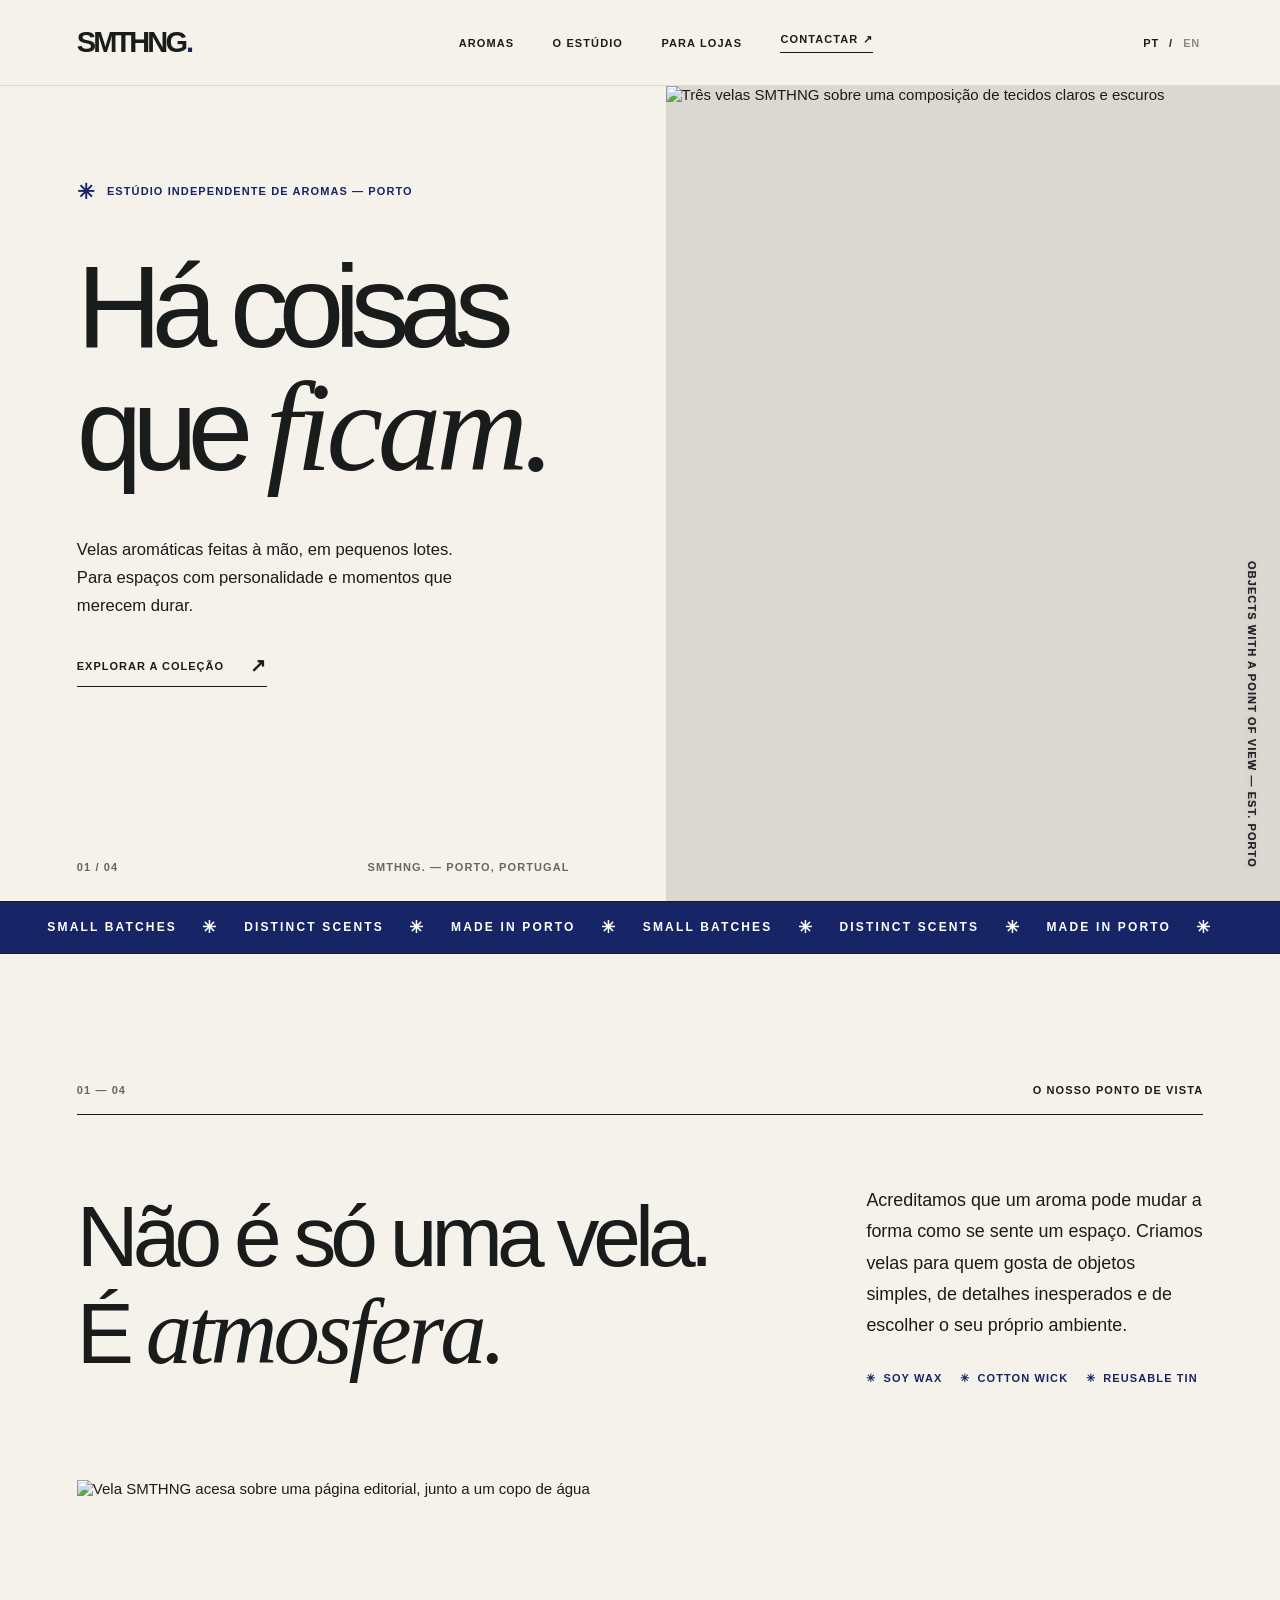
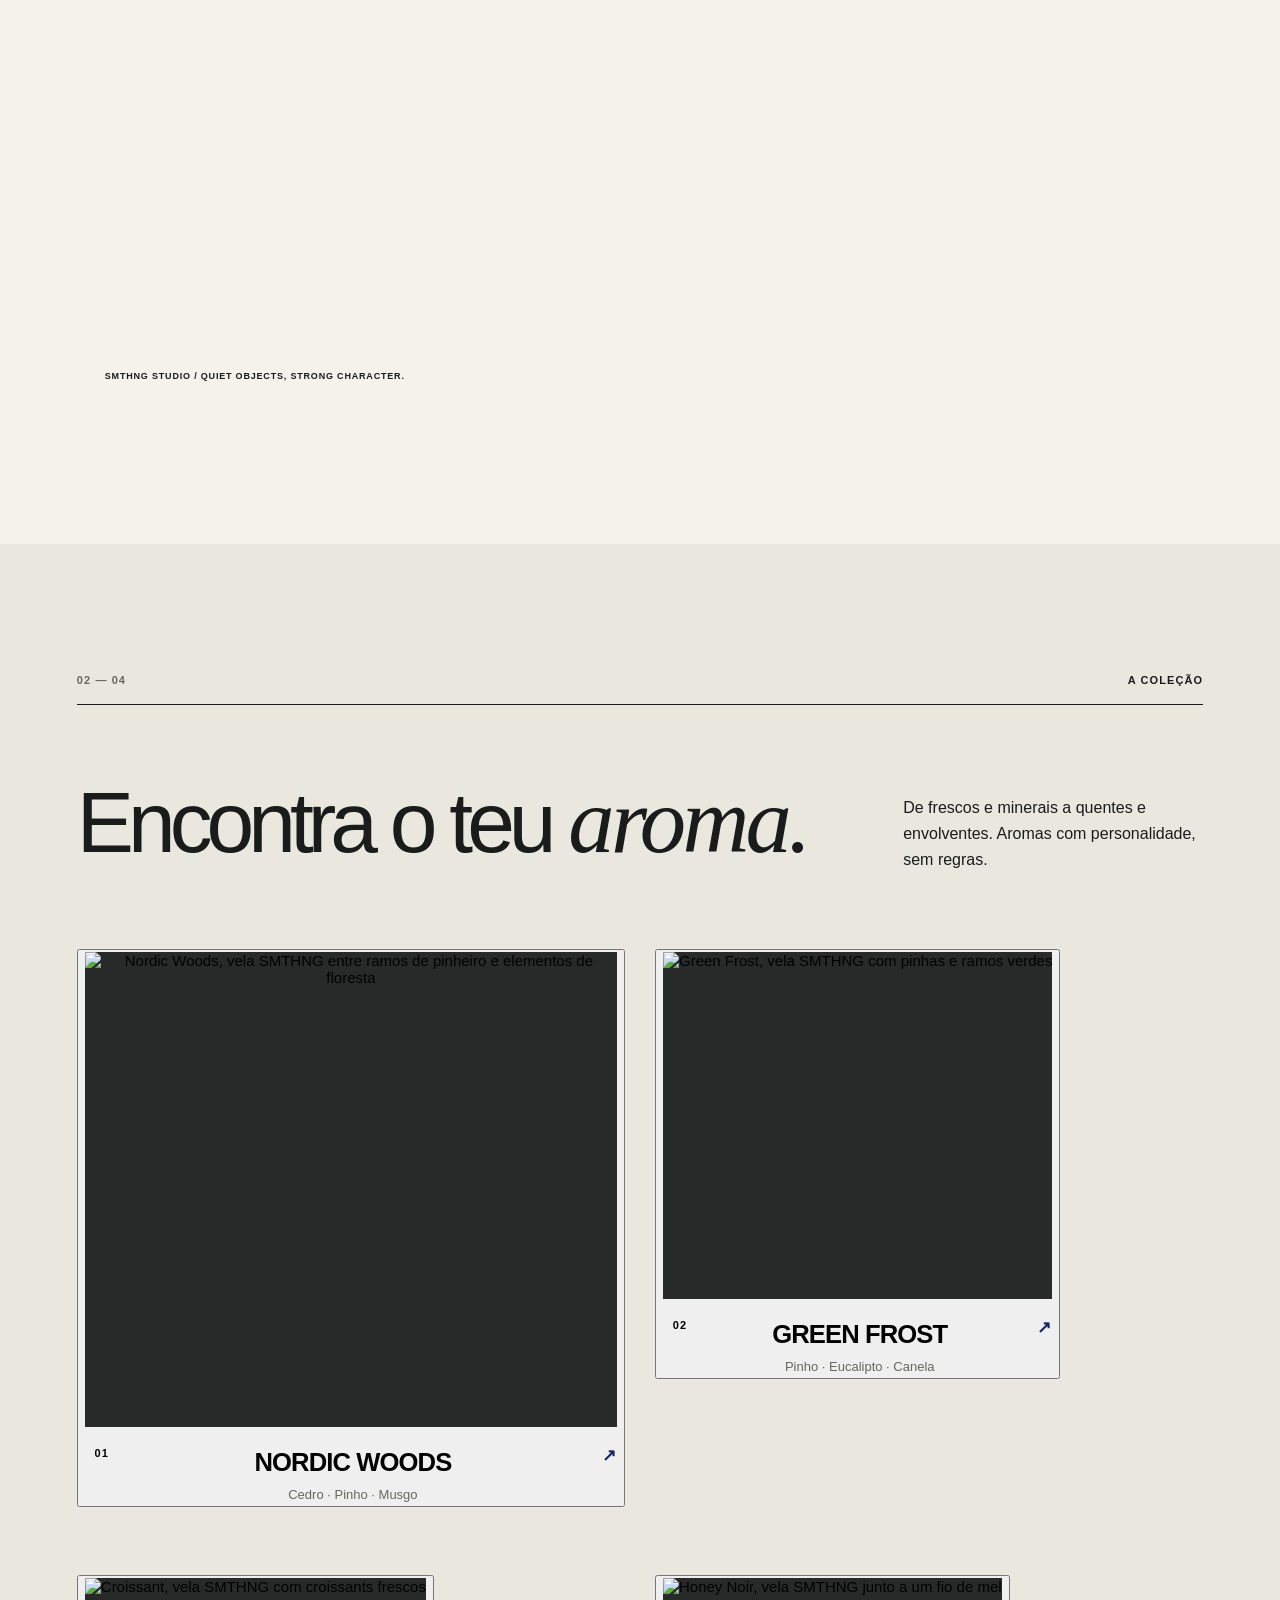
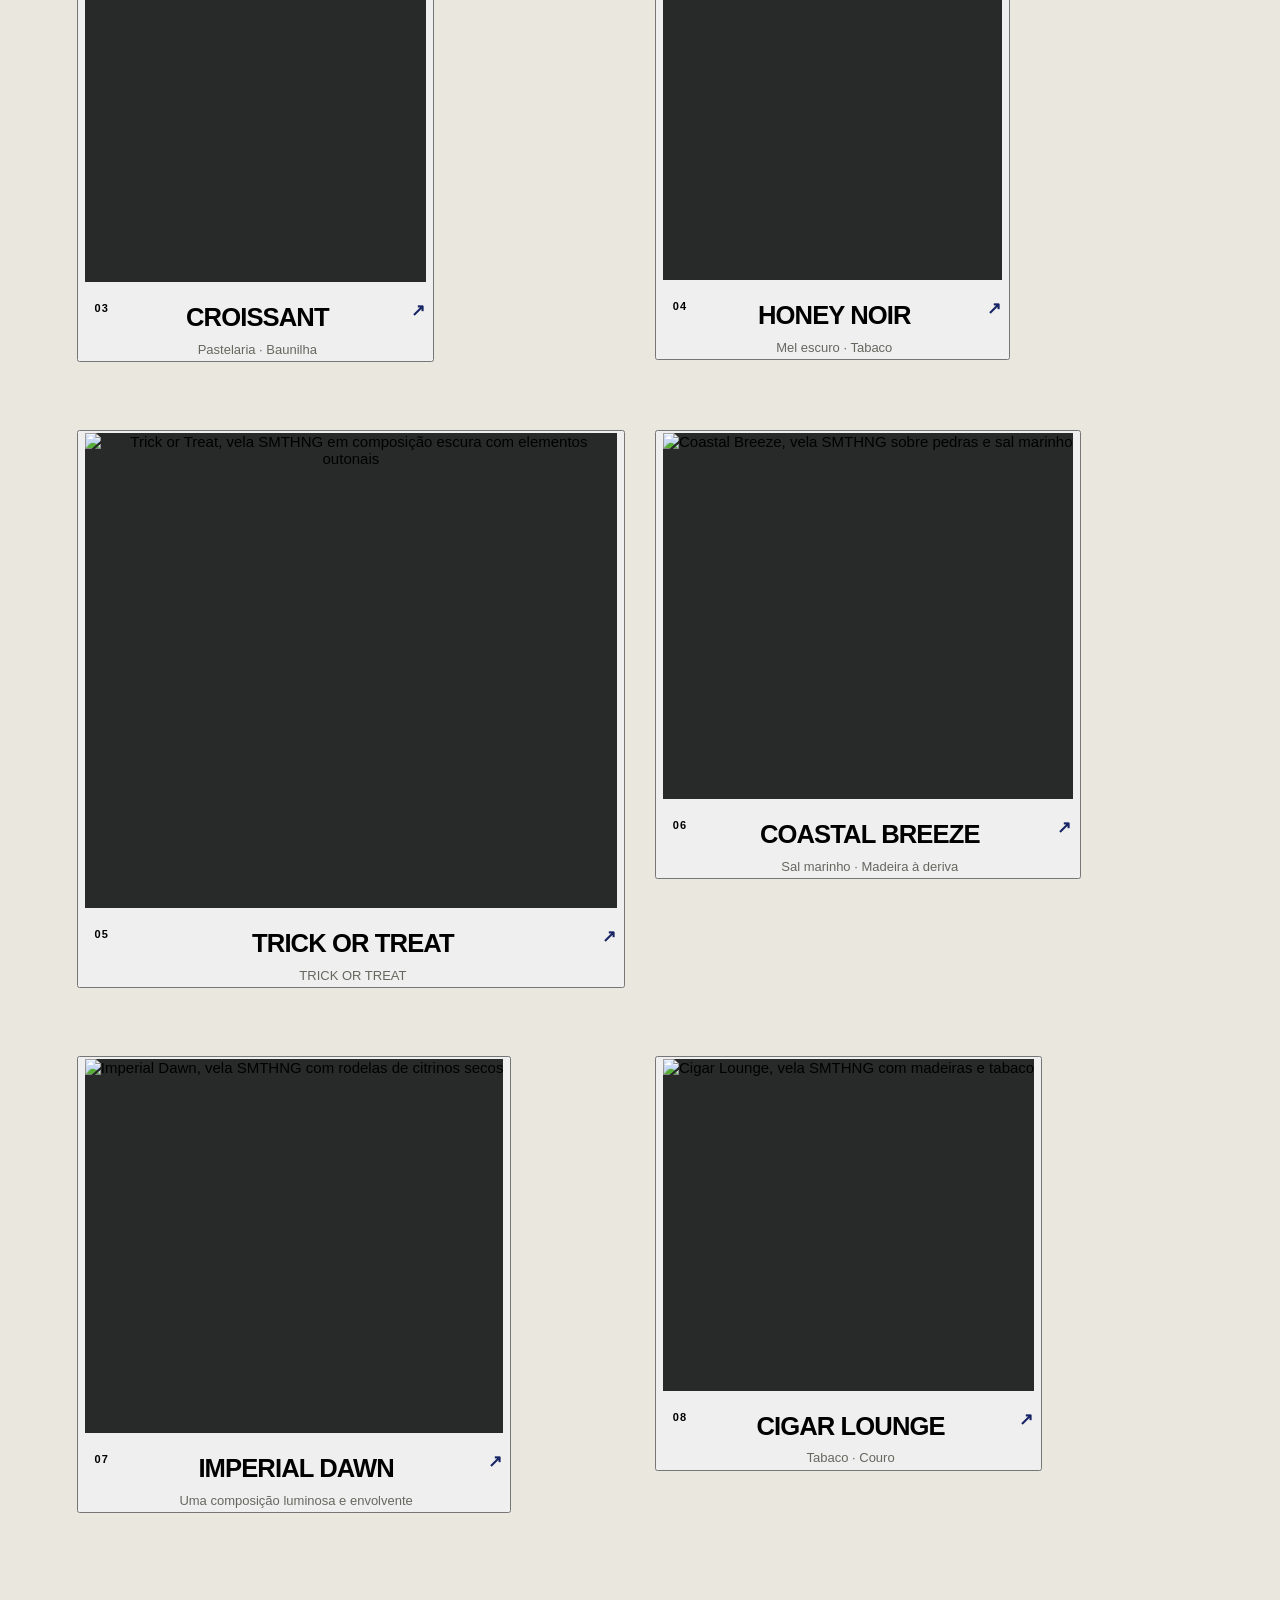
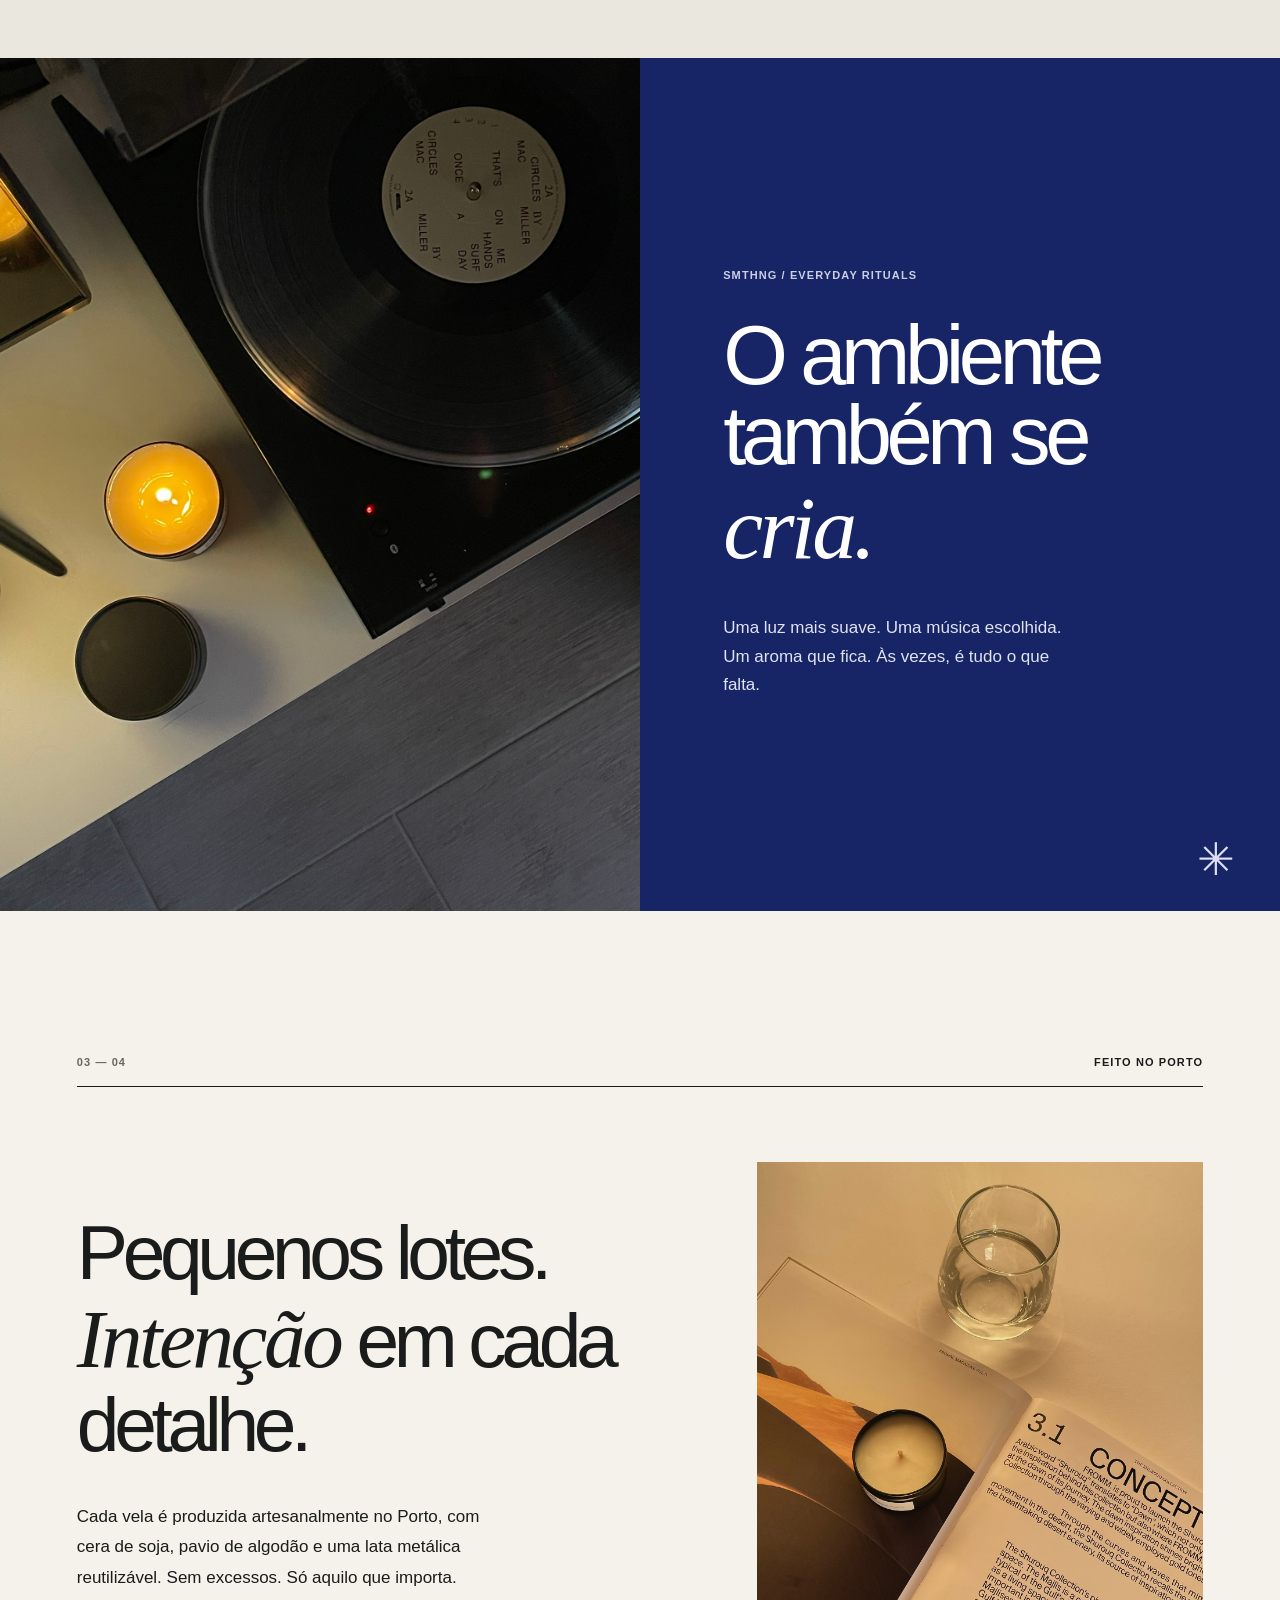
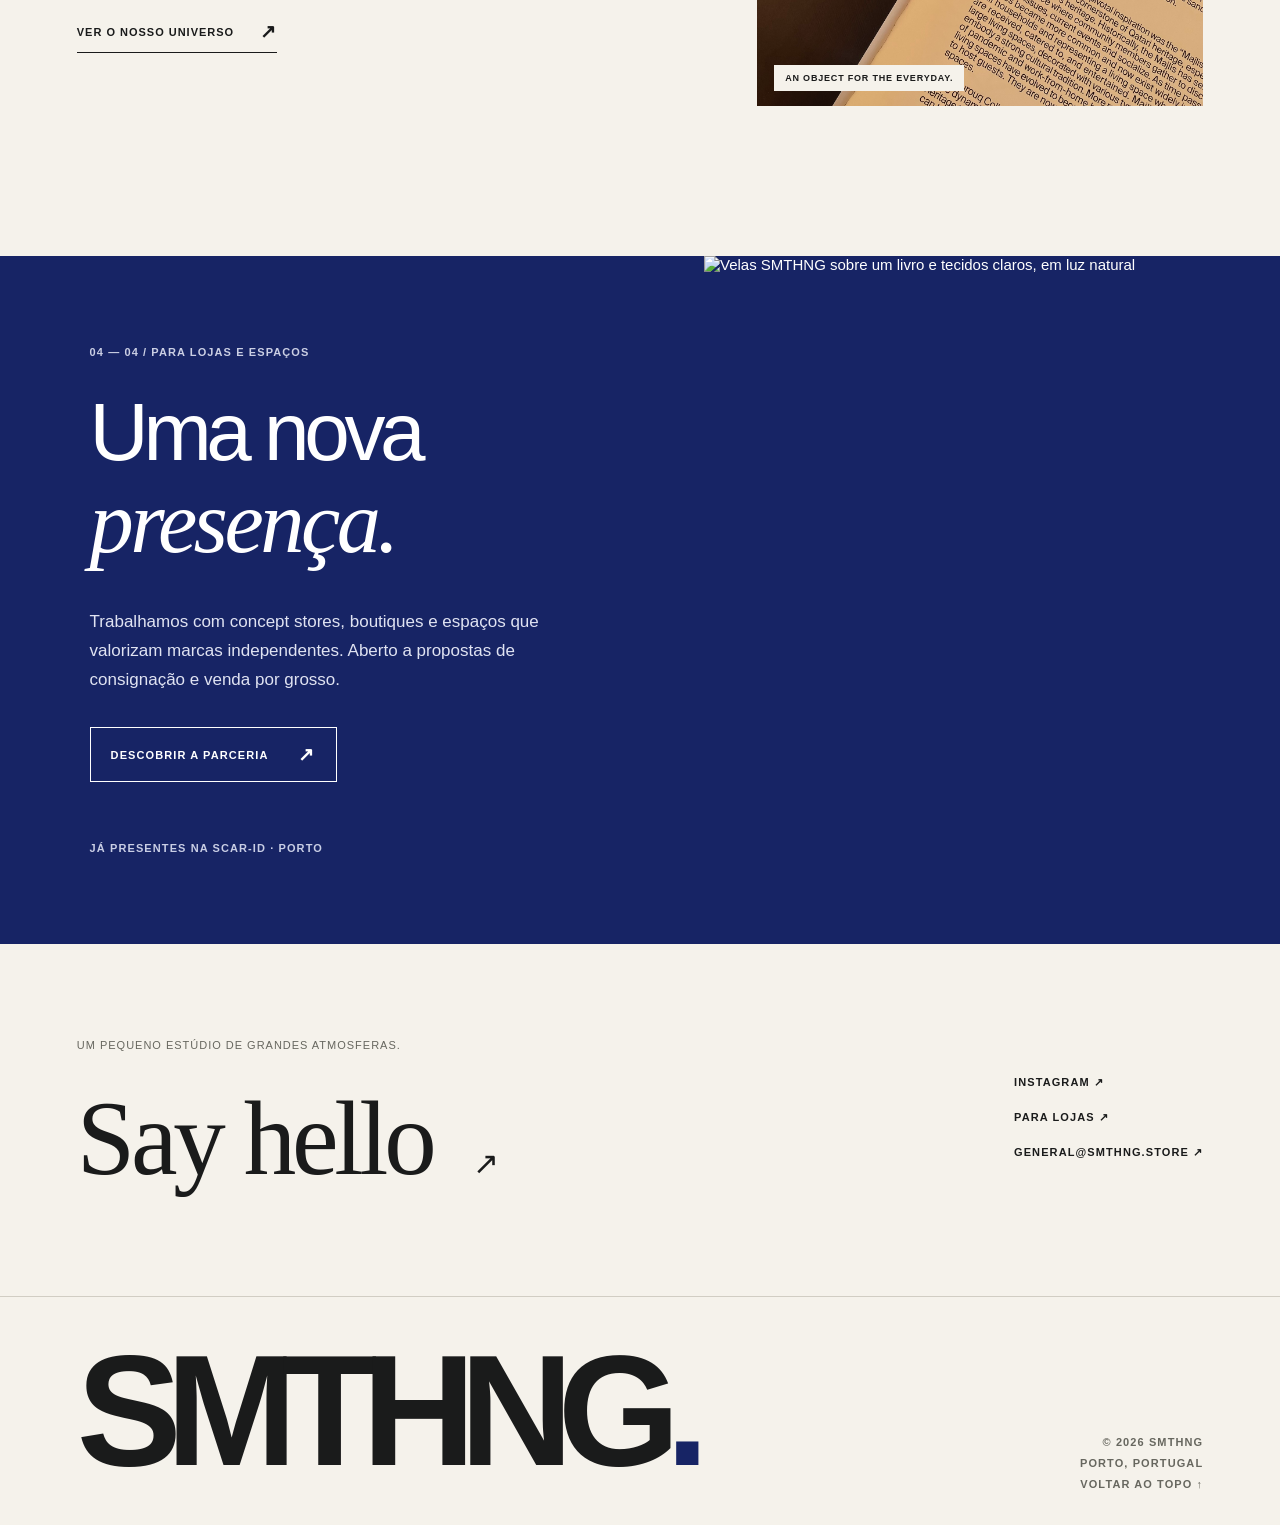
==== commit 23b67fb0: "feat: refresh editorial photos and interactive eight-scent gallery" ====
--- a/index.html
+++ b/index.html
@@ -8,7 +8,7 @@
   <meta property="og:type" content="website">
   <meta property="og:title" content="SMTHNG — Something that stays.">
   <meta property="og:description" content="Independent scent studio. Hand-poured in Porto, Portugal.">
-  <meta property="og:image" content="https://smthng.store/assets/img/hero-group.jpg">
+  <meta property="og:image" content="https://smthng.store/assets/img/hero-0951.jpg">
   <meta property="og:url" content="https://smthng.store/">
   <link rel="canonical" href="https://smthng.store/">
   <link rel="icon" href="./assets/favicon.svg" type="image/svg+xml">
@@ -53,7 +53,7 @@
         <div class="hero-footnote"><span>01 / 04</span><span>SMTHNG. — PORTO, PORTUGAL</span></div>
       </div>
       <div class="hero-media">
-        <img src="./assets/img/hero-group.jpg" alt="Três velas SMTHNG sobre uma composição de tecidos claros e escuros" fetchpriority="high">
+        <img src="./assets/img/hero-0951.jpg" alt="Três velas SMTHNG sobre uma composição de tecidos claros e escuros" fetchpriority="high">
         <span class="vertical-caption">OBJECTS WITH A POINT OF VIEW — EST. PORTO</span>
       </div>
     </section>
@@ -70,7 +70,7 @@
         </div>
       </div>
       <figure class="editorial-image editorial-image-wide">
-        <img src="./assets/img/editorial-home.jpg" alt="Vela SMTHNG junto a uma revista de design, num ambiente de luz quente" loading="lazy">
+        <img src="./assets/img/intro-0434.jpg" alt="Vela SMTHNG acesa sobre uma página editorial, junto a um copo de água" loading="lazy" data-parallax="0.14">
         <figcaption>SMTHNG STUDIO / QUIET OBJECTS, STRONG CHARACTER.</figcaption>
       </figure>
     </section>
@@ -85,31 +85,53 @@
 
         <div class="scent-grid">
           <article class="scent-card">
-            <div class="scent-image"><img src="./assets/img/nordic-woods.jpg" alt="Vela SMTHNG Nordic Woods envolvida em papel de textura natural" loading="lazy"></div>
-            <div class="scent-details"><span>01</span><div><h3>NORDIC WOODS</h3><p data-i18n="scentNordic">Cedro · Pinho · Musgo</p></div><span class="scent-symbol" aria-hidden="true">✳</span></div>
+            <button type="button" class="scent-open" data-scent="nordic" aria-haspopup="dialog" aria-label="NORDIC WOODS">
+              <div class="scent-image"><img src="./assets/img/nordic-woods-v2.jpg" alt="Nordic Woods, vela SMTHNG entre ramos de pinheiro e elementos de floresta" loading="lazy"></div>
+              <div class="scent-details"><span>01</span><div><h3>NORDIC WOODS</h3><p data-i18n="scentNordic">NORDIC WOODS</p></div><span class="scent-symbol" aria-hidden="true">↗</span></div>
+            </button>
           </article>
           <article class="scent-card">
-            <div class="scent-image"><img src="./assets/img/coastal-breeze.jpg" alt="Vela Coastal Breeze vista de cima numa composição de pedra e papel preto" loading="lazy"></div>
-            <div class="scent-details"><span>02</span><div><h3>COASTAL BREEZE</h3><p data-i18n="scentCoastal">Sal marinho · Madeira à deriva</p></div><span class="scent-symbol" aria-hidden="true">✳</span></div>
+            <button type="button" class="scent-open" data-scent="green" aria-haspopup="dialog" aria-label="GREEN FROST">
+              <div class="scent-image"><img src="./assets/img/green-frost-v2.jpg" alt="Green Frost, vela SMTHNG com pinhas e ramos verdes" loading="lazy"></div>
+              <div class="scent-details"><span>02</span><div><h3>GREEN FROST</h3><p data-i18n="scentGreen">GREEN FROST</p></div><span class="scent-symbol" aria-hidden="true">↗</span></div>
+            </button>
           </article>
           <article class="scent-card">
-            <div class="scent-image"><img src="./assets/img/honey-noir.jpg" alt="Vela SMTHNG Honey Noir com uma colher de mel sobre texturas naturais" loading="lazy"></div>
-            <div class="scent-details"><span>03</span><div><h3>HONEY NOIR</h3><p data-i18n="scentHoney">Mel escuro · Tabaco</p></div><span class="scent-symbol" aria-hidden="true">✳</span></div>
+            <button type="button" class="scent-open" data-scent="croissant" aria-haspopup="dialog" aria-label="CROISSANT">
+              <div class="scent-image"><img src="./assets/img/croissant-v2.jpg" alt="Croissant, vela SMTHNG com croissants frescos" loading="lazy"></div>
+              <div class="scent-details"><span>03</span><div><h3>CROISSANT</h3><p data-i18n="scentCroissant">CROISSANT</p></div><span class="scent-symbol" aria-hidden="true">↗</span></div>
+            </button>
           </article>
           <article class="scent-card">
-            <div class="scent-image"><img src="./assets/img/imperial-dawn.jpg" alt="Vela SMTHNG Imperial Dawn com rodelas de citrinos secos" loading="lazy"></div>
-            <div class="scent-details"><span>04</span><div><h3>IMPERIAL DAWN</h3><p data-i18n="scentImperial">Uma composição luminosa e envolvente</p></div><span class="scent-symbol" aria-hidden="true">✳</span></div>
+            <button type="button" class="scent-open" data-scent="honey" aria-haspopup="dialog" aria-label="HONEY NOIR">
+              <div class="scent-image"><img src="./assets/img/honey-noir-v2.jpg" alt="Honey Noir, vela SMTHNG junto a um fio de mel" loading="lazy"></div>
+              <div class="scent-details"><span>04</span><div><h3>HONEY NOIR</h3><p data-i18n="scentHoney">HONEY NOIR</p></div><span class="scent-symbol" aria-hidden="true">↗</span></div>
+            </button>
           </article>
-        </div>
-
-        <div class="scent-index">
-          <div class="scent-index-heading"><span class="overline" data-i18n="moreScents">OUTROS AROMAS DA COLEÇÃO</span><p data-i18n="moreScentsSub">Disponibilidade mediante pedido.</p></div>
-          <div class="scent-index-list">
-            <div><span>CROISSANT</span><span data-i18n="scentCroissant">Pastelaria · Baunilha</span></div>
-            <div><span>CIGAR LOUNGE</span><span data-i18n="scentCigar">Tabaco · Couro</span></div>
-            <div><span>GREEN FROST</span><span data-i18n="scentGreen">Pinho · Eucalipto · Canela</span></div>
-            <div><span>MYSTIC SPICE</span><span data-i18n="scentMystic">Canela · Patchouli · Cravinho</span></div>
-          </div>
+          <article class="scent-card">
+            <button type="button" class="scent-open" data-scent="trick" aria-haspopup="dialog" aria-label="TRICK OR TREAT">
+              <div class="scent-image"><img src="./assets/img/trick-or-treat-v2.jpg" alt="Trick or Treat, vela SMTHNG em composição escura com elementos outonais" loading="lazy"></div>
+              <div class="scent-details"><span>05</span><div><h3>TRICK OR TREAT</h3><p data-i18n="scentTrick">TRICK OR TREAT</p></div><span class="scent-symbol" aria-hidden="true">↗</span></div>
+            </button>
+          </article>
+          <article class="scent-card">
+            <button type="button" class="scent-open" data-scent="coastal" aria-haspopup="dialog" aria-label="COASTAL BREEZE">
+              <div class="scent-image"><img src="./assets/img/coastal-breeze-v2.jpg" alt="Coastal Breeze, vela SMTHNG sobre pedras e sal marinho" loading="lazy"></div>
+              <div class="scent-details"><span>06</span><div><h3>COASTAL BREEZE</h3><p data-i18n="scentCoastal">COASTAL BREEZE</p></div><span class="scent-symbol" aria-hidden="true">↗</span></div>
+            </button>
+          </article>
+          <article class="scent-card">
+            <button type="button" class="scent-open" data-scent="imperial" aria-haspopup="dialog" aria-label="IMPERIAL DAWN">
+              <div class="scent-image"><img src="./assets/img/imperial-dawn-v2.jpg" alt="Imperial Dawn, vela SMTHNG com rodelas de citrinos secos" loading="lazy"></div>
+              <div class="scent-details"><span>07</span><div><h3>IMPERIAL DAWN</h3><p data-i18n="scentImperial">IMPERIAL DAWN</p></div><span class="scent-symbol" aria-hidden="true">↗</span></div>
+            </button>
+          </article>
+          <article class="scent-card">
+            <button type="button" class="scent-open" data-scent="cigar" aria-haspopup="dialog" aria-label="CIGAR LOUNGE">
+              <div class="scent-image"><img src="./assets/img/cigar-lounge-v2.jpg" alt="Cigar Lounge, vela SMTHNG com madeiras e tabaco" loading="lazy"></div>
+              <div class="scent-details"><span>08</span><div><h3>CIGAR LOUNGE</h3><p data-i18n="scentCigar">CIGAR LOUNGE</p></div><span class="scent-symbol" aria-hidden="true">↗</span></div>
+            </button>
+          </article>
         </div>
       </div>
     </section>
@@ -129,8 +151,22 @@
 
     <section class="trade-banner" aria-labelledby="trade-heading">
       <div class="trade-copy"><span class="overline light-overline" data-i18n="tradeLabel">04 — 04 / PARA LOJAS E ESPAÇOS</span><h2 id="trade-heading" data-i18n-html="tradeHeading">Uma nova<br><em>presença.</em></h2><p data-i18n="tradeBody">Trabalhamos com concept stores, boutiques e espaços que valorizam marcas independentes. Aberto a propostas de consignação e venda por grosso.</p><a class="button button-light" href="./stockists/"><span data-i18n="tradeCta">Descobrir a parceria</span><span aria-hidden="true">↗</span></a><span class="trade-footnote" data-i18n="tradeFootnote">JÁ PRESENTES NA SCAR-ID · PORTO</span></div>
-      <div class="trade-image"><img src="./assets/img/croissant.jpg" alt="Vela SMTHNG Croissant apoiada sobre uma pedra em fundo escuro" loading="lazy"></div>
+      <div class="trade-image"><img src="./assets/img/trade-9450.jpg" alt="Velas SMTHNG sobre um livro e tecidos claros, em luz natural" loading="lazy" data-parallax="0.1"></div>
     </section>
+
+    <dialog class="scent-modal" id="scent-dialog" aria-labelledby="scent-dialog-title" aria-describedby="scent-dialog-description">
+      <div class="scent-dialog-inner">
+        <div class="scent-dialog-photo"><img id="scent-dialog-image" src="./assets/img/nordic-woods-v2.jpg" alt="Nordic Woods"></div>
+        <div class="scent-dialog-content">
+          <div class="scent-dialog-top"><span class="overline" data-i18n="modalLabel">CONHECER O AROMA</span><button type="button" class="scent-dialog-close" data-close-scent aria-label="Fechar" title="Close">×</button></div>
+          <h2 id="scent-dialog-title">NORDIC WOODS</h2>
+          <p class="scent-dialog-notes" id="scent-dialog-notes"></p>
+          <p class="scent-dialog-description" id="scent-dialog-description"></p>
+          <div class="scent-dialog-occasion"><span class="overline" data-i18n="modalOccasion">A ATMOSFERA</span><p id="scent-dialog-mood"></p></div>
+          <div class="scent-dialog-bottom"><span data-i18n="modalAvailability">Disponibilidade mediante pedido.</span><a href="mailto:general@smthng.store?subject=SMTHNG%20-%20Aroma" id="scent-dialog-contact" class="text-link"><span data-i18n="modalContact">Perguntar sobre este aroma</span><span class="round-arrow" aria-hidden="true">↗</span></a></div>
+        </div>
+      </div>
+    </dialog>
   </main>
 
   <footer class="site-footer">
--- a/assets/styles.css
+++ b/assets/styles.css
@@ -73,7 +73,7 @@
 .scent-details{display:grid;grid-template-columns:34px 1fr 30px;gap:8px;padding-top:20px;align-items:start}
 .scent-details h3{font-size:clamp(19px,2vw,29px);letter-spacing:-.035em;font-weight:600;line-height:1.2}
 .scent-details p{font-family:var(--sans);text-transform:none;letter-spacing:0;font-size:13px;font-weight:400;color:var(--muted);margin-top:8px;line-height:1.4}
-.scent-symbol{font-size:22px;text-align:right;line-height:1}
+.scent-symbol{font-size:17px;text-align:right;line-height:1;color:var(--blue)}
 .scent-index{display:grid;grid-template-columns:1fr 2fr;gap:60px;margin-top:140px;border-top:1px solid var(--ink);padding-top:25px}
 .scent-index-heading .overline{color:var(--blue)}
 .scent-index-heading p{font-size:13px;line-height:1.5;color:var(--muted);margin-top:18px}
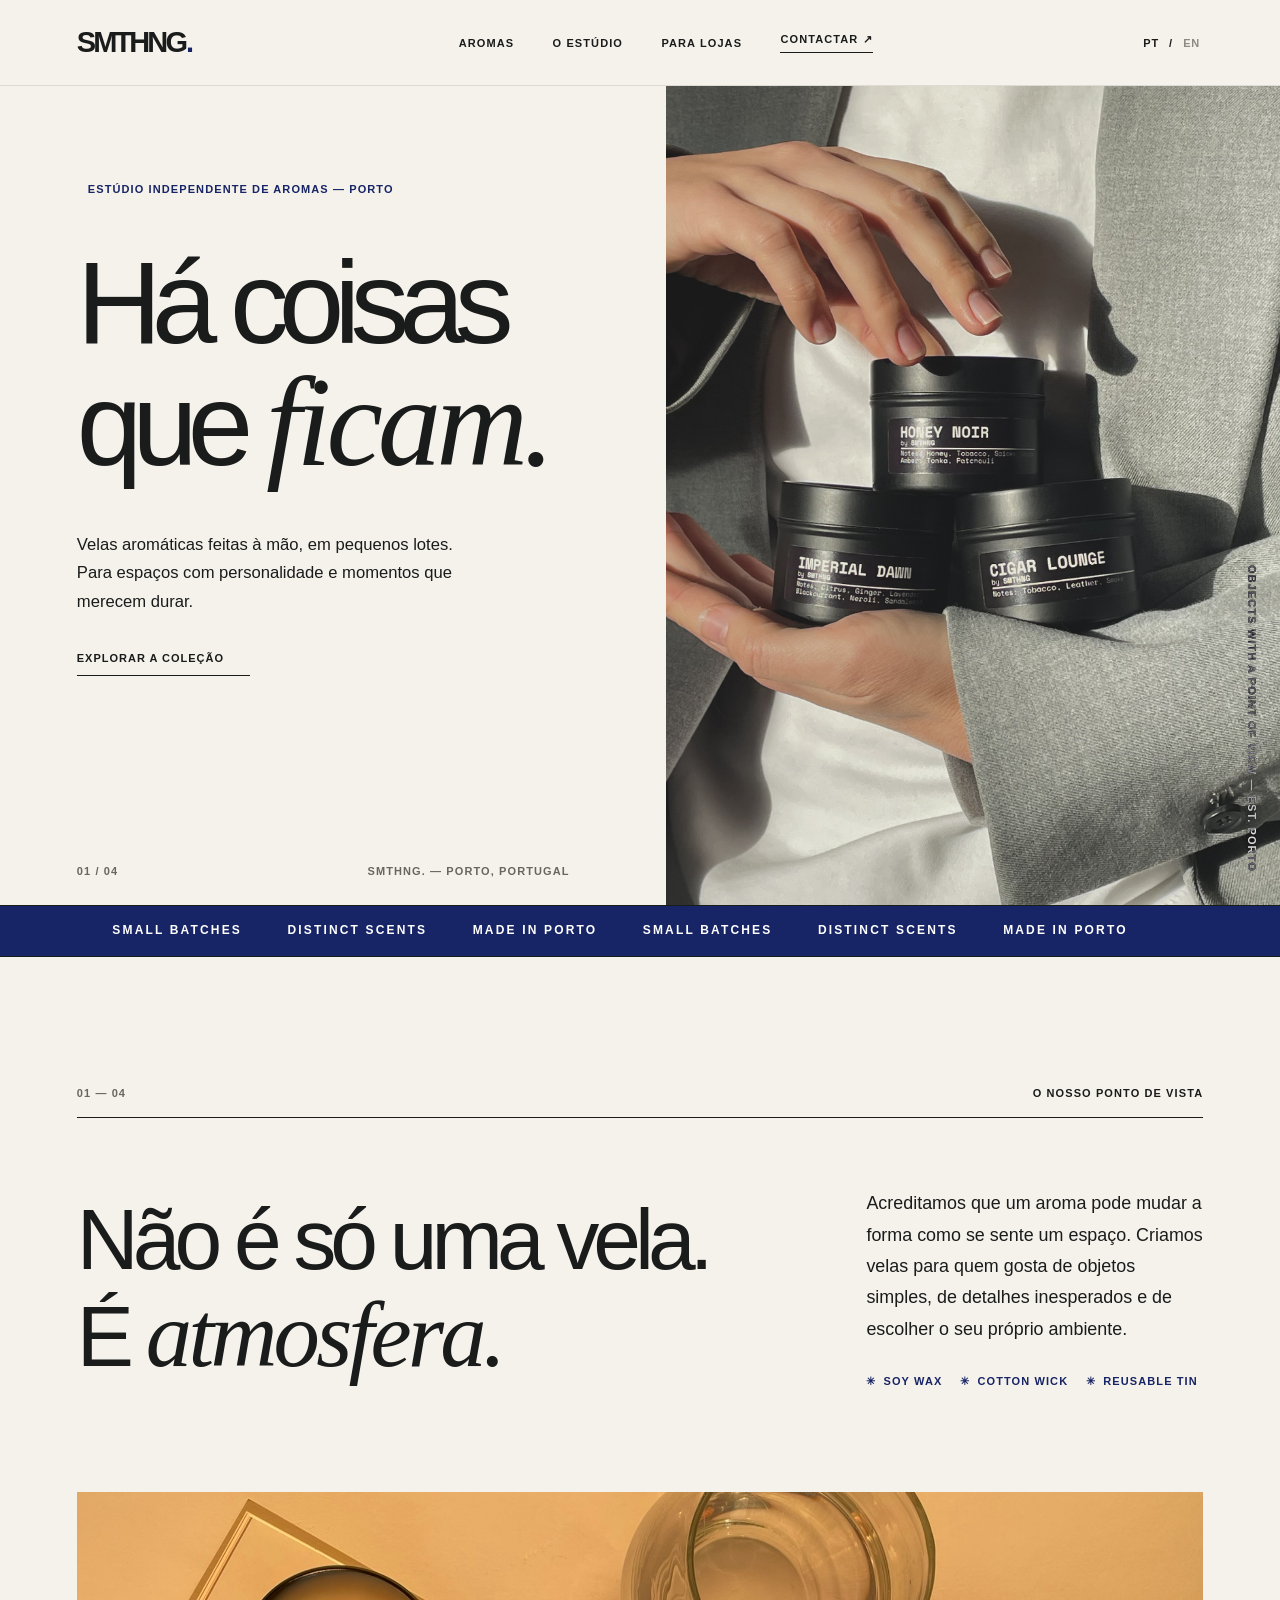
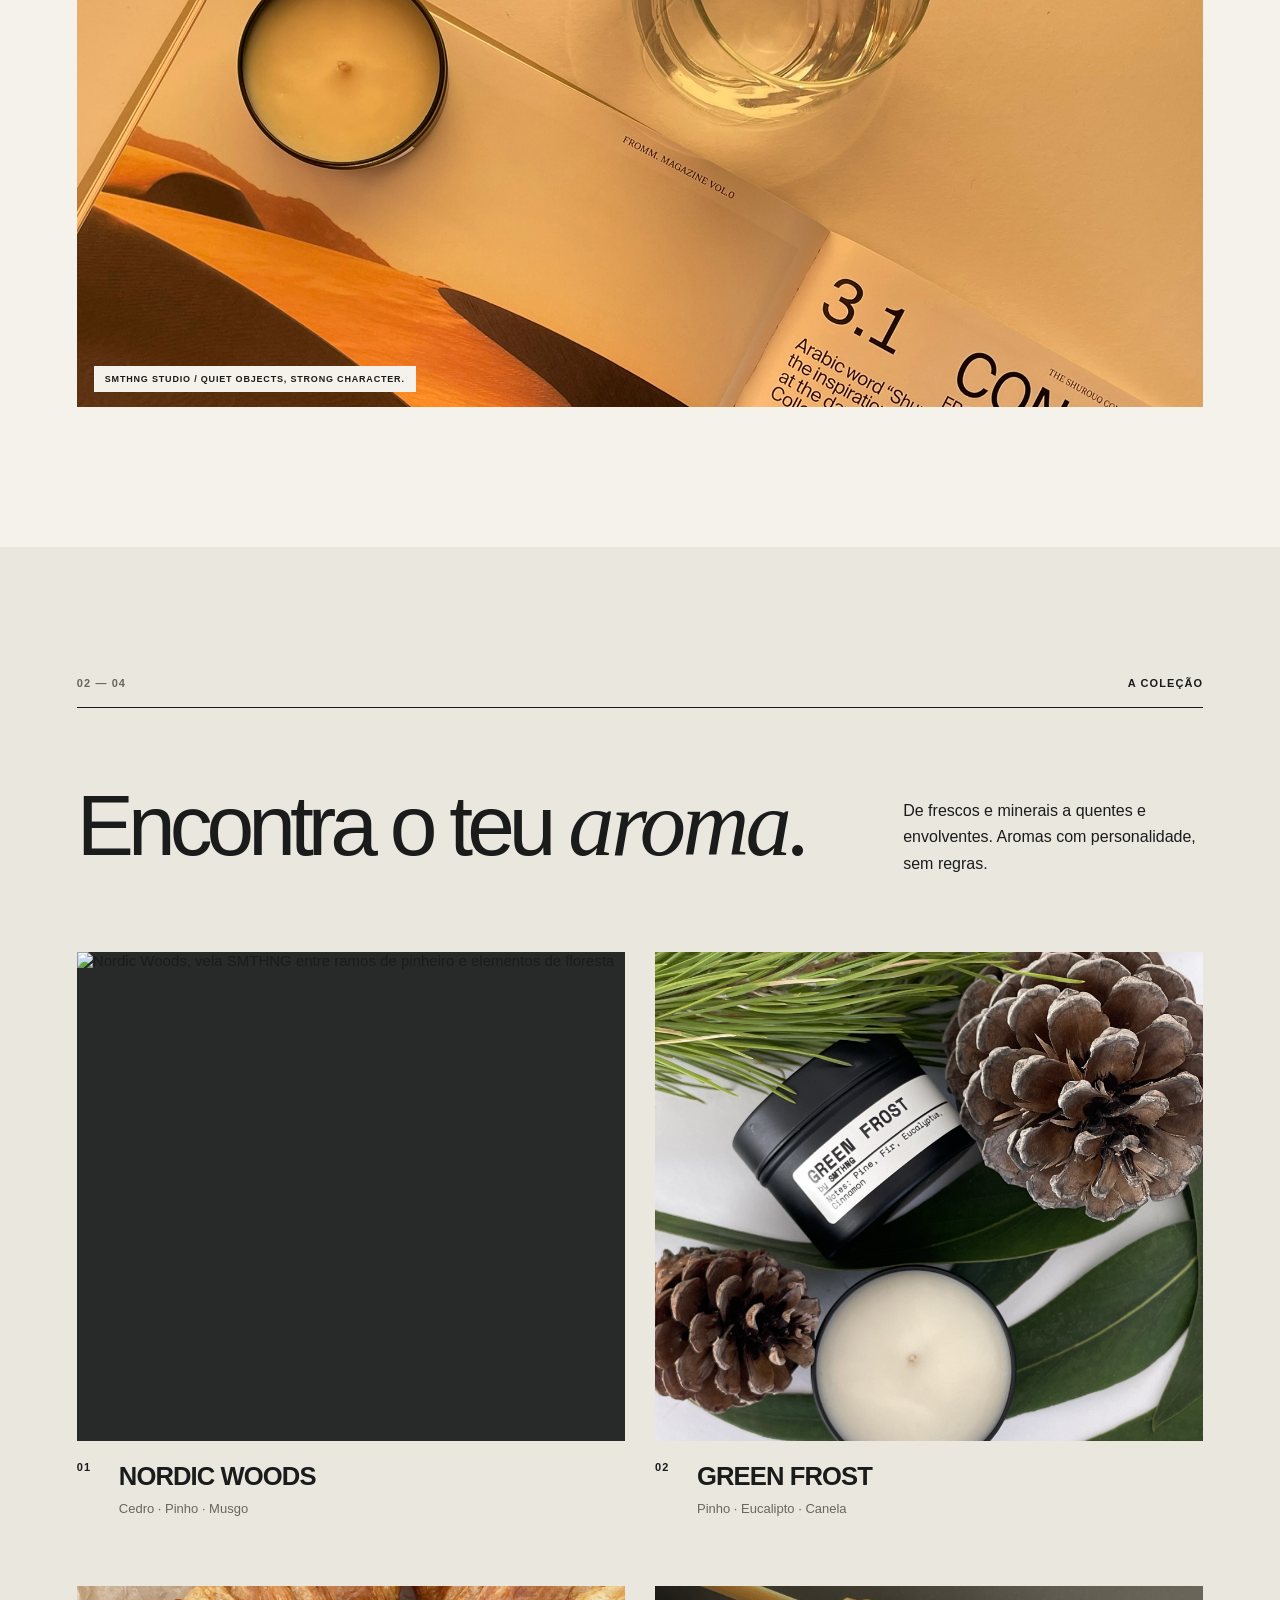
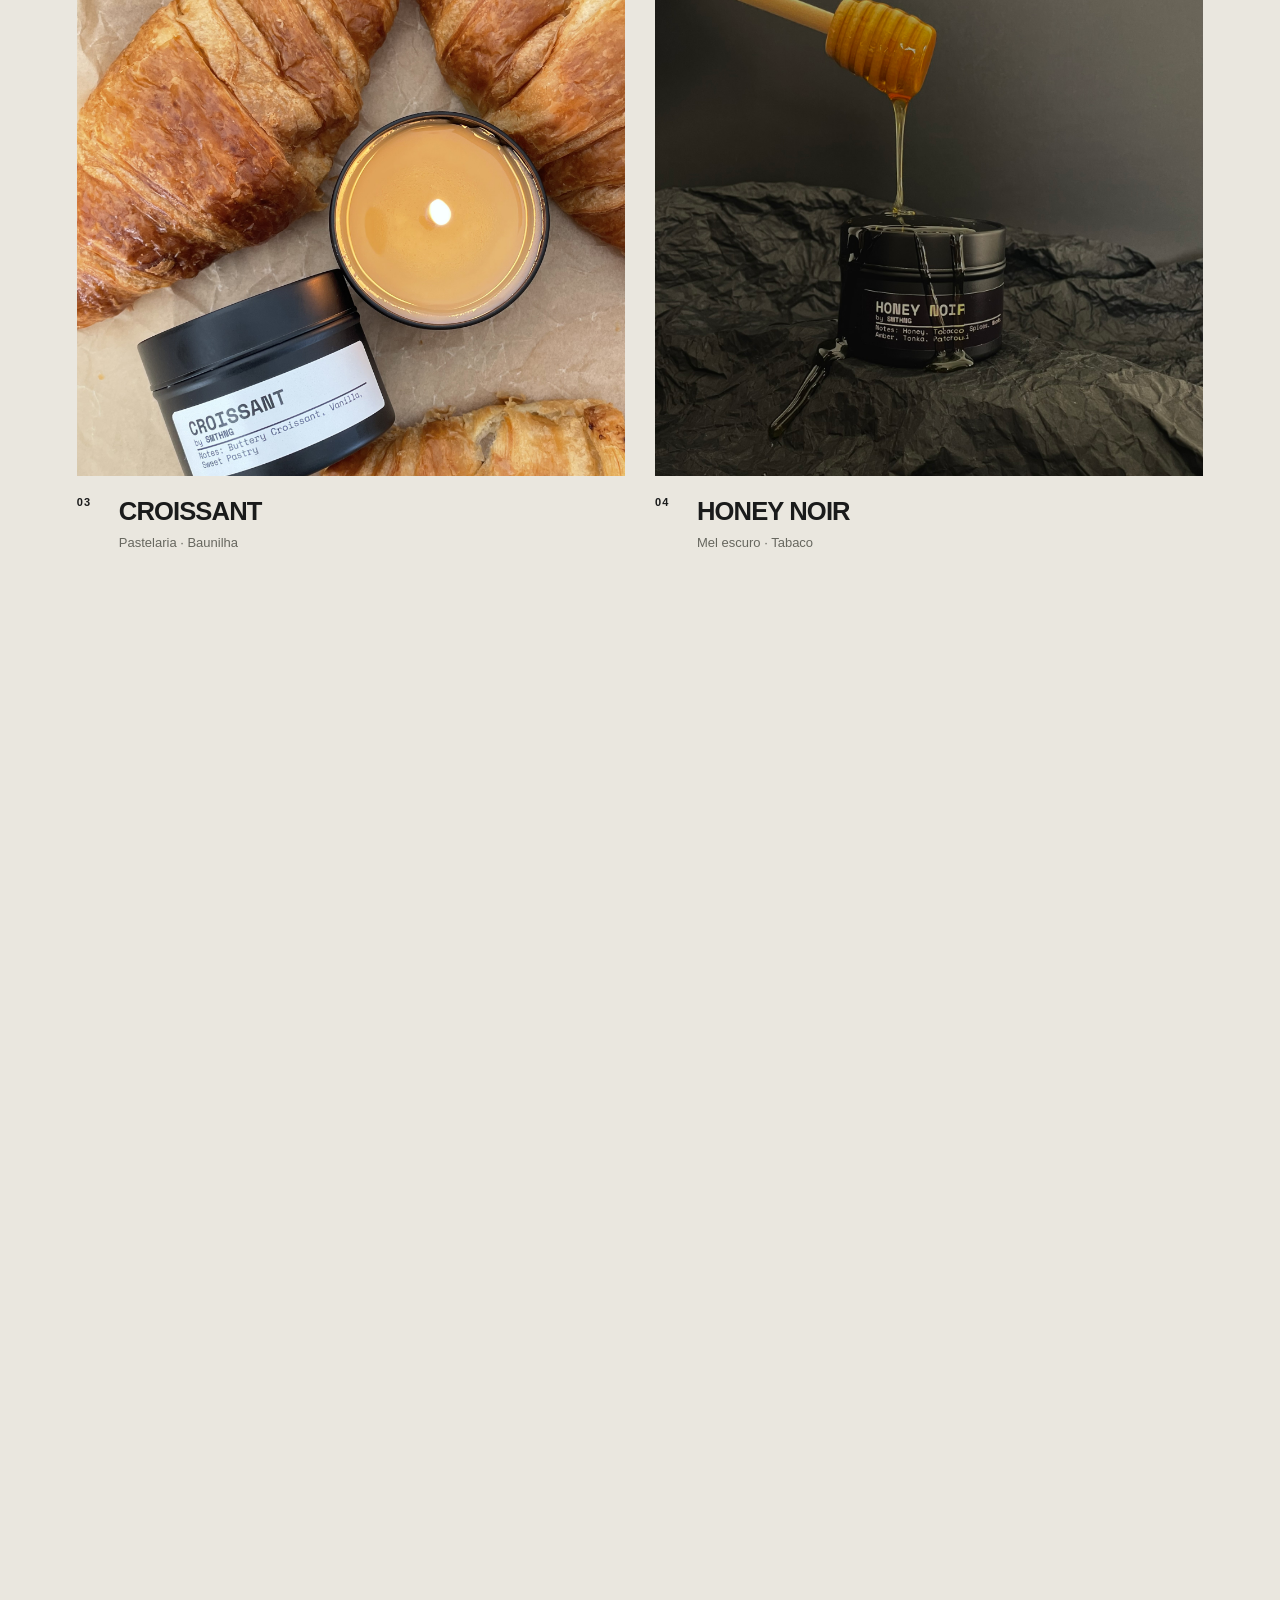
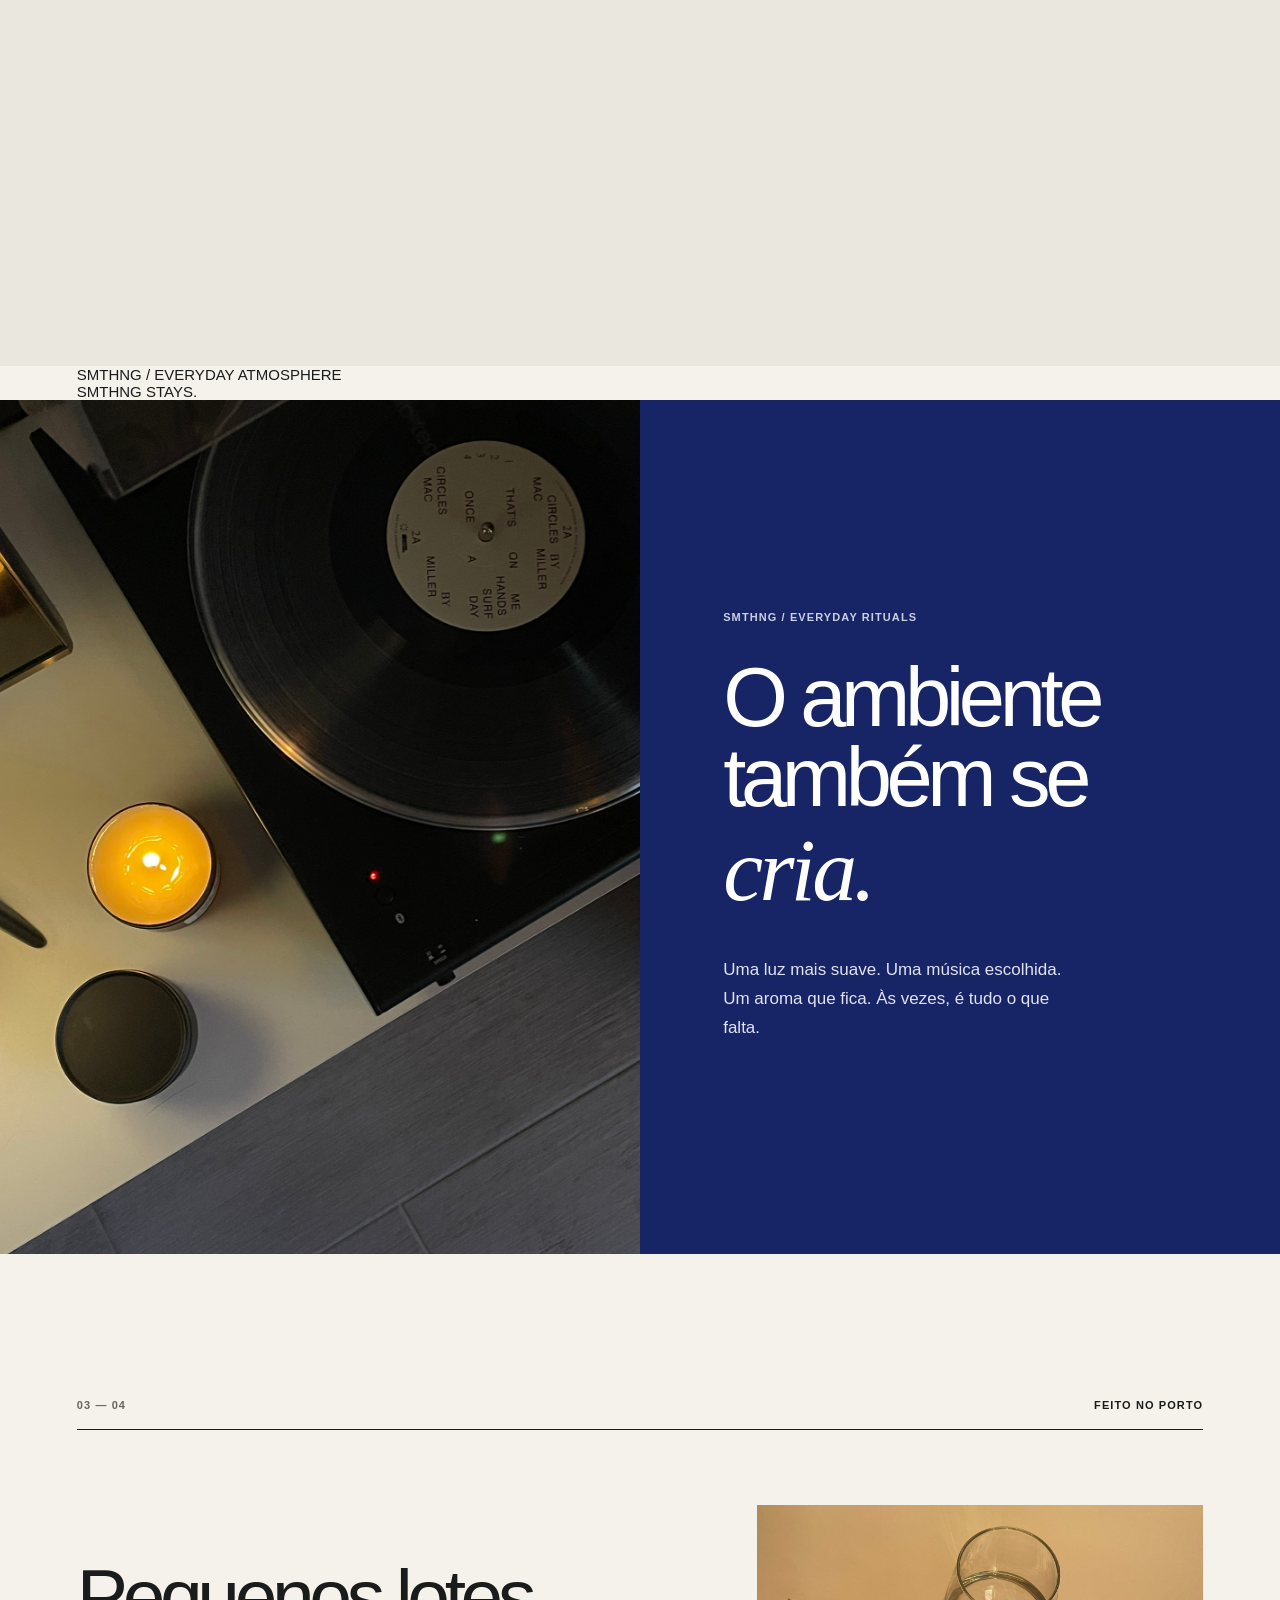
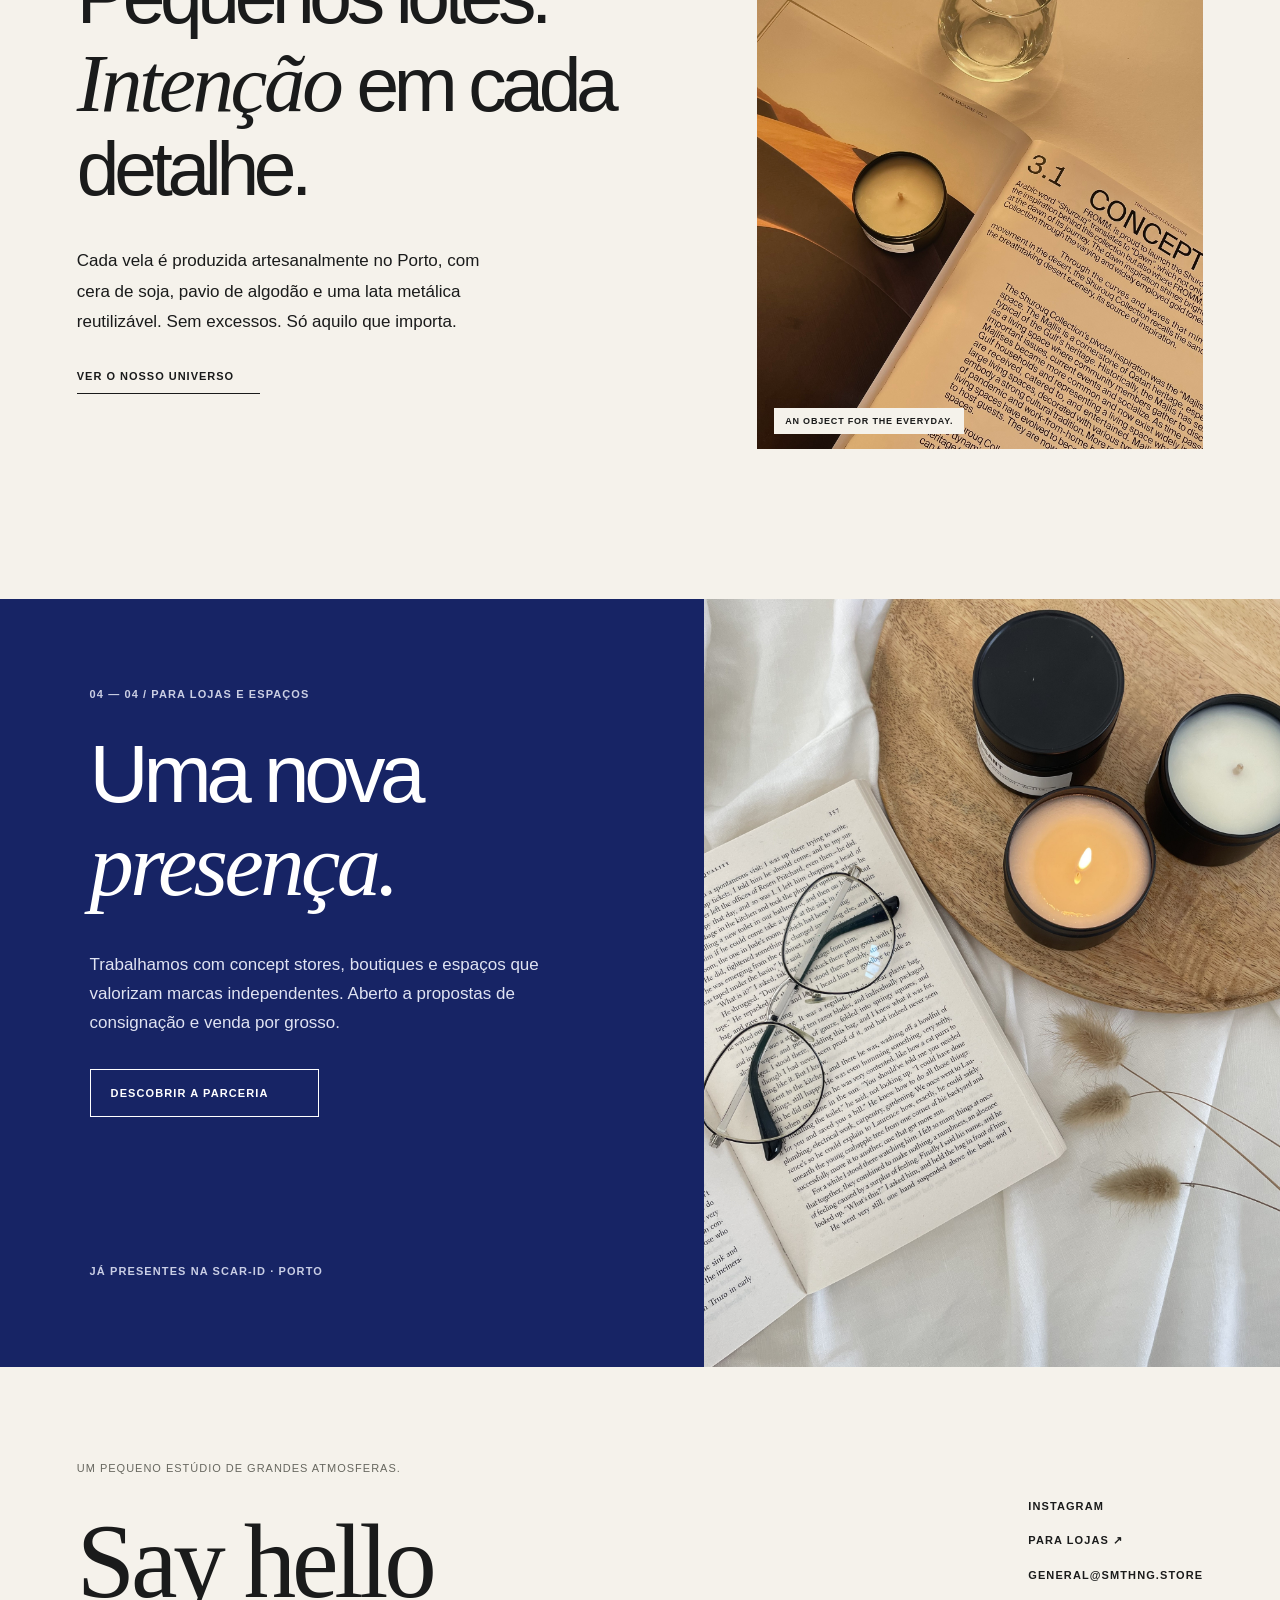
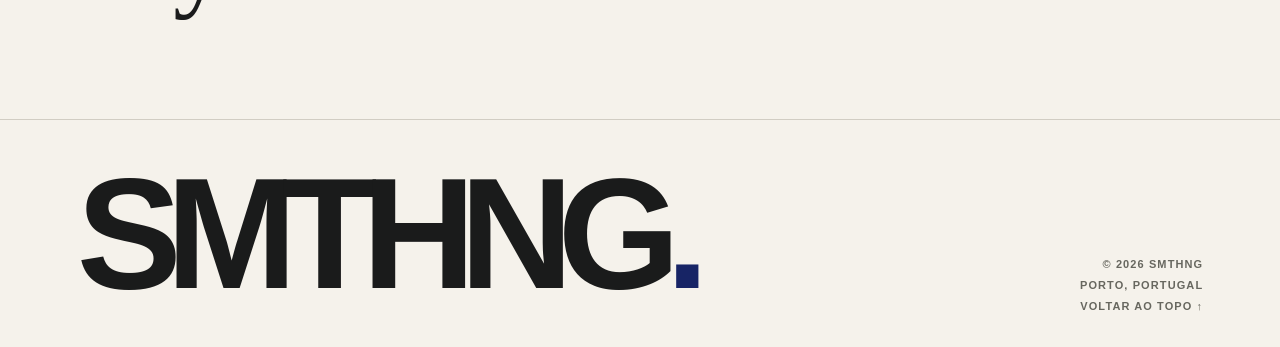
==== commit 9b1d684e: "feat: expressive editorial interlude, photo depth, clean SVG-like accents" ====
--- a/index.html
+++ b/index.html
@@ -28,7 +28,7 @@
         <a href="#collection" data-i18n="navScents">Aromas</a>
         <a href="#story" data-i18n="navStory">O estúdio</a>
         <a href="./stockists/" data-i18n="navStockists">Para lojas</a>
-        <a class="nav-contact" href="mailto:general@smthng.store?subject=Ol%C3%A1%20SMTHNG" data-i18n="navContact">Contactar <span aria-hidden="true">↗</span></a>
+        <a class="nav-contact" href="mailto:general@smthng.store?subject=Ol%C3%A1%20SMTHNG" data-i18n="navContact">Contactar <span class="ui-arrow" aria-hidden="true"></span></a>
       </nav>
       <div class="header-actions">
         <div class="language-switch" aria-label="Choose language">
@@ -46,19 +46,19 @@
   <main id="main">
     <section class="hero" aria-labelledby="hero-heading">
       <div class="hero-copy">
-        <p class="eyebrow"><span class="asterisk">✳</span> <span data-i18n="heroEyebrow">ESTÚDIO INDEPENDENTE DE AROMAS — PORTO</span></p>
+        <p class="eyebrow"><span class="asterisk" aria-hidden="true"></span> <span data-i18n="heroEyebrow">ESTÚDIO INDEPENDENTE DE AROMAS — PORTO</span></p>
         <h1 id="hero-heading" data-i18n-html="heroHeading">Há coisas<br>que <em>ficam.</em></h1>
         <p class="hero-description" data-i18n="heroBody">Velas aromáticas feitas à mão, em pequenos lotes. Para espaços com personalidade e momentos que merecem durar.</p>
-        <a href="#collection" class="text-link hero-link"><span data-i18n="heroCta">Explorar a coleção</span><span class="round-arrow" aria-hidden="true">↗</span></a>
+        <a href="#collection" class="text-link hero-link"><span data-i18n="heroCta">Explorar a coleção</span><span class="round-arrow" aria-hidden="true"></span></a>
         <div class="hero-footnote"><span>01 / 04</span><span>SMTHNG. — PORTO, PORTUGAL</span></div>
       </div>
       <div class="hero-media">
-        <img src="./assets/img/hero-0951.jpg" alt="Três velas SMTHNG sobre uma composição de tecidos claros e escuros" fetchpriority="high">
+        <img src="./assets/img/hero-0951.jpg" data-parallax="0.19" alt="Três velas SMTHNG sobre uma composição de tecidos claros e escuros" fetchpriority="high">
         <span class="vertical-caption">OBJECTS WITH A POINT OF VIEW — EST. PORTO</span>
       </div>
     </section>
 
-    <div class="marquee-line" aria-hidden="true"><span>SMALL BATCHES <i>✳</i> DISTINCT SCENTS <i>✳</i> MADE IN PORTO <i>✳</i> SMALL BATCHES <i>✳</i> DISTINCT SCENTS <i>✳</i> MADE IN PORTO <i>✳</i></span></div>
+    <div class="marquee-line" aria-hidden="true"><span>SMALL BATCHES <i></i> DISTINCT SCENTS <i></i> MADE IN PORTO <i></i> SMALL BATCHES <i></i> DISTINCT SCENTS <i></i> MADE IN PORTO <i></i></span></div>
 
     <section class="intro-section shell" id="story" aria-labelledby="intro-heading">
       <div class="section-label"><span class="section-index">01 — 04</span><span data-i18n="introLabel">O NOSSO PONTO DE VISTA</span></div>
@@ -86,84 +86,91 @@
         <div class="scent-grid">
           <article class="scent-card">
             <button type="button" class="scent-open" data-scent="nordic" aria-haspopup="dialog" aria-label="NORDIC WOODS">
-              <div class="scent-image"><img src="./assets/img/nordic-woods-v2.jpg" alt="Nordic Woods, vela SMTHNG entre ramos de pinheiro e elementos de floresta" loading="lazy"></div>
-              <div class="scent-details"><span>01</span><div><h3>NORDIC WOODS</h3><p data-i18n="scentNordic">NORDIC WOODS</p></div><span class="scent-symbol" aria-hidden="true">↗</span></div>
+              <div class="scent-image"><img src="./assets/img/nordic-woods-v3.jpg" alt="Nordic Woods, vela SMTHNG entre ramos de pinheiro e elementos de floresta" loading="lazy"></div>
+              <div class="scent-details"><span>01</span><div><h3>NORDIC WOODS</h3><p data-i18n="scentNordic">NORDIC WOODS</p></div><span class="scent-symbol" aria-hidden="true"></span></div>
             </button>
           </article>
           <article class="scent-card">
             <button type="button" class="scent-open" data-scent="green" aria-haspopup="dialog" aria-label="GREEN FROST">
               <div class="scent-image"><img src="./assets/img/green-frost-v2.jpg" alt="Green Frost, vela SMTHNG com pinhas e ramos verdes" loading="lazy"></div>
-              <div class="scent-details"><span>02</span><div><h3>GREEN FROST</h3><p data-i18n="scentGreen">GREEN FROST</p></div><span class="scent-symbol" aria-hidden="true">↗</span></div>
+              <div class="scent-details"><span>02</span><div><h3>GREEN FROST</h3><p data-i18n="scentGreen">GREEN FROST</p></div><span class="scent-symbol" aria-hidden="true"></span></div>
             </button>
           </article>
           <article class="scent-card">
             <button type="button" class="scent-open" data-scent="croissant" aria-haspopup="dialog" aria-label="CROISSANT">
               <div class="scent-image"><img src="./assets/img/croissant-v2.jpg" alt="Croissant, vela SMTHNG com croissants frescos" loading="lazy"></div>
-              <div class="scent-details"><span>03</span><div><h3>CROISSANT</h3><p data-i18n="scentCroissant">CROISSANT</p></div><span class="scent-symbol" aria-hidden="true">↗</span></div>
+              <div class="scent-details"><span>03</span><div><h3>CROISSANT</h3><p data-i18n="scentCroissant">CROISSANT</p></div><span class="scent-symbol" aria-hidden="true"></span></div>
             </button>
           </article>
           <article class="scent-card">
             <button type="button" class="scent-open" data-scent="honey" aria-haspopup="dialog" aria-label="HONEY NOIR">
               <div class="scent-image"><img src="./assets/img/honey-noir-v2.jpg" alt="Honey Noir, vela SMTHNG junto a um fio de mel" loading="lazy"></div>
-              <div class="scent-details"><span>04</span><div><h3>HONEY NOIR</h3><p data-i18n="scentHoney">HONEY NOIR</p></div><span class="scent-symbol" aria-hidden="true">↗</span></div>
+              <div class="scent-details"><span>04</span><div><h3>HONEY NOIR</h3><p data-i18n="scentHoney">HONEY NOIR</p></div><span class="scent-symbol" aria-hidden="true"></span></div>
             </button>
           </article>
           <article class="scent-card">
             <button type="button" class="scent-open" data-scent="trick" aria-haspopup="dialog" aria-label="TRICK OR TREAT">
               <div class="scent-image"><img src="./assets/img/trick-or-treat-v2.jpg" alt="Trick or Treat, vela SMTHNG em composição escura com elementos outonais" loading="lazy"></div>
-              <div class="scent-details"><span>05</span><div><h3>TRICK OR TREAT</h3><p data-i18n="scentTrick">TRICK OR TREAT</p></div><span class="scent-symbol" aria-hidden="true">↗</span></div>
+              <div class="scent-details"><span>05</span><div><h3>TRICK OR TREAT</h3><p data-i18n="scentTrick">TRICK OR TREAT</p></div><span class="scent-symbol" aria-hidden="true"></span></div>
             </button>
           </article>
           <article class="scent-card">
             <button type="button" class="scent-open" data-scent="coastal" aria-haspopup="dialog" aria-label="COASTAL BREEZE">
               <div class="scent-image"><img src="./assets/img/coastal-breeze-v2.jpg" alt="Coastal Breeze, vela SMTHNG sobre pedras e sal marinho" loading="lazy"></div>
-              <div class="scent-details"><span>06</span><div><h3>COASTAL BREEZE</h3><p data-i18n="scentCoastal">COASTAL BREEZE</p></div><span class="scent-symbol" aria-hidden="true">↗</span></div>
+              <div class="scent-details"><span>06</span><div><h3>COASTAL BREEZE</h3><p data-i18n="scentCoastal">COASTAL BREEZE</p></div><span class="scent-symbol" aria-hidden="true"></span></div>
             </button>
           </article>
           <article class="scent-card">
             <button type="button" class="scent-open" data-scent="imperial" aria-haspopup="dialog" aria-label="IMPERIAL DAWN">
               <div class="scent-image"><img src="./assets/img/imperial-dawn-v2.jpg" alt="Imperial Dawn, vela SMTHNG com rodelas de citrinos secos" loading="lazy"></div>
-              <div class="scent-details"><span>07</span><div><h3>IMPERIAL DAWN</h3><p data-i18n="scentImperial">IMPERIAL DAWN</p></div><span class="scent-symbol" aria-hidden="true">↗</span></div>
+              <div class="scent-details"><span>07</span><div><h3>IMPERIAL DAWN</h3><p data-i18n="scentImperial">IMPERIAL DAWN</p></div><span class="scent-symbol" aria-hidden="true"></span></div>
             </button>
           </article>
           <article class="scent-card">
             <button type="button" class="scent-open" data-scent="cigar" aria-haspopup="dialog" aria-label="CIGAR LOUNGE">
               <div class="scent-image"><img src="./assets/img/cigar-lounge-v2.jpg" alt="Cigar Lounge, vela SMTHNG com madeiras e tabaco" loading="lazy"></div>
-              <div class="scent-details"><span>08</span><div><h3>CIGAR LOUNGE</h3><p data-i18n="scentCigar">CIGAR LOUNGE</p></div><span class="scent-symbol" aria-hidden="true">↗</span></div>
+              <div class="scent-details"><span>08</span><div><h3>CIGAR LOUNGE</h3><p data-i18n="scentCigar">CIGAR LOUNGE</p></div><span class="scent-symbol" aria-hidden="true"></span></div>
             </button>
           </article>
         </div>
       </div>
     </section>
 
+    <section class="kinetic-band" data-kinetic aria-label="SMTHNG manifesto">
+      <div class="kinetic-inner shell">
+        <span class="kinetic-eyebrow">SMTHNG / EVERYDAY ATMOSPHERE</span>
+        <p class="kinetic-phrase" data-i18n="kineticPhrase">SMTHNG STAYS.</p>
+      </div>
+    </section>
+
     <section class="quote-section" aria-labelledby="quote-heading">
-      <div class="quote-image"><img src="./assets/img/editorial-vinyl.jpg" alt="Vela acesa SMTHNG junto a um gira-discos e um disco de vinil" loading="lazy"></div>
-      <div class="quote-panel"><span class="overline light-overline">SMTHNG / EVERYDAY RITUALS</span><h2 id="quote-heading" data-i18n-html="quoteHeading">O ambiente<br>também se <em>cria.</em></h2><p data-i18n="quoteBody">Uma luz mais suave. Uma música escolhida. Um aroma que fica. Às vezes, é tudo o que falta.</p><span class="quote-mark">✳</span></div>
+      <div class="quote-image"><img data-parallax="0.10" src="./assets/img/editorial-vinyl.jpg" alt="Vela acesa SMTHNG junto a um gira-discos e um disco de vinil" loading="lazy"></div>
+      <div class="quote-panel"><span class="overline light-overline">SMTHNG / EVERYDAY RITUALS</span><h2 id="quote-heading" data-i18n-html="quoteHeading">O ambiente<br>também se <em>cria.</em></h2><p data-i18n="quoteBody">Uma luz mais suave. Uma música escolhida. Um aroma que fica. Às vezes, é tudo o que falta.</p><span class="quote-mark" aria-hidden="true"></span></div>
     </section>
 
     <section class="made-section shell" id="made" aria-labelledby="made-heading">
       <div class="section-label"><span class="section-index">03 — 04</span><span data-i18n="madeLabel">FEITO NO PORTO</span></div>
       <div class="made-grid">
-        <div><h2 id="made-heading" class="display-heading" data-i18n-html="madeHeading">Pequenos lotes.<br><em>Intenção</em> em cada detalhe.</h2><p data-i18n="madeBody">Cada vela é produzida artesanalmente no Porto, com cera de soja, pavio de algodão e uma lata metálica reutilizável. Sem excessos. Só aquilo que importa.</p><a class="text-link" href="https://www.instagram.com/smthng.store/" target="_blank" rel="noopener noreferrer"><span data-i18n="madeCta">Ver o nosso universo</span><span class="round-arrow" aria-hidden="true">↗</span></a></div>
+        <div><h2 id="made-heading" class="display-heading" data-i18n-html="madeHeading">Pequenos lotes.<br><em>Intenção</em> em cada detalhe.</h2><p data-i18n="madeBody">Cada vela é produzida artesanalmente no Porto, com cera de soja, pavio de algodão e uma lata metálica reutilizável. Sem excessos. Só aquilo que importa.</p><a class="text-link" href="https://www.instagram.com/smthng.store/" target="_blank" rel="noopener noreferrer"><span data-i18n="madeCta">Ver o nosso universo</span><span class="round-arrow" aria-hidden="true"></span></a></div>
         <figure class="made-photo"><img src="./assets/img/editorial-reading.jpg" alt="Vela SMTHNG junto a uma revista de arquitetura e um copo de água" loading="lazy"><figcaption>AN OBJECT FOR THE EVERYDAY.</figcaption></figure>
       </div>
     </section>
 
     <section class="trade-banner" aria-labelledby="trade-heading">
-      <div class="trade-copy"><span class="overline light-overline" data-i18n="tradeLabel">04 — 04 / PARA LOJAS E ESPAÇOS</span><h2 id="trade-heading" data-i18n-html="tradeHeading">Uma nova<br><em>presença.</em></h2><p data-i18n="tradeBody">Trabalhamos com concept stores, boutiques e espaços que valorizam marcas independentes. Aberto a propostas de consignação e venda por grosso.</p><a class="button button-light" href="./stockists/"><span data-i18n="tradeCta">Descobrir a parceria</span><span aria-hidden="true">↗</span></a><span class="trade-footnote" data-i18n="tradeFootnote">JÁ PRESENTES NA SCAR-ID · PORTO</span></div>
+      <div class="trade-copy"><span class="overline light-overline" data-i18n="tradeLabel">04 — 04 / PARA LOJAS E ESPAÇOS</span><h2 id="trade-heading" data-i18n-html="tradeHeading">Uma nova<br><em>presença.</em></h2><p data-i18n="tradeBody">Trabalhamos com concept stores, boutiques e espaços que valorizam marcas independentes. Aberto a propostas de consignação e venda por grosso.</p><a class="button button-light" href="./stockists/"><span data-i18n="tradeCta">Descobrir a parceria</span><span class="ui-arrow" aria-hidden="true"></span></a><span class="trade-footnote" data-i18n="tradeFootnote">JÁ PRESENTES NA SCAR-ID · PORTO</span></div>
       <div class="trade-image"><img src="./assets/img/trade-9450.jpg" alt="Velas SMTHNG sobre um livro e tecidos claros, em luz natural" loading="lazy" data-parallax="0.1"></div>
     </section>
 
     <dialog class="scent-modal" id="scent-dialog" aria-labelledby="scent-dialog-title" aria-describedby="scent-dialog-description">
       <div class="scent-dialog-inner">
-        <div class="scent-dialog-photo"><img id="scent-dialog-image" src="./assets/img/nordic-woods-v2.jpg" alt="Nordic Woods"></div>
+        <div class="scent-dialog-photo"><img id="scent-dialog-image" src="./assets/img/nordic-woods-v3.jpg" alt="Nordic Woods"></div>
         <div class="scent-dialog-content">
           <div class="scent-dialog-top"><span class="overline" data-i18n="modalLabel">CONHECER O AROMA</span><button type="button" class="scent-dialog-close" data-close-scent aria-label="Fechar" title="Close">×</button></div>
           <h2 id="scent-dialog-title">NORDIC WOODS</h2>
           <p class="scent-dialog-notes" id="scent-dialog-notes"></p>
           <p class="scent-dialog-description" id="scent-dialog-description"></p>
           <div class="scent-dialog-occasion"><span class="overline" data-i18n="modalOccasion">A ATMOSFERA</span><p id="scent-dialog-mood"></p></div>
-          <div class="scent-dialog-bottom"><span data-i18n="modalAvailability">Disponibilidade mediante pedido.</span><a href="mailto:general@smthng.store?subject=SMTHNG%20-%20Aroma" id="scent-dialog-contact" class="text-link"><span data-i18n="modalContact">Perguntar sobre este aroma</span><span class="round-arrow" aria-hidden="true">↗</span></a></div>
+          <div class="scent-dialog-bottom"><span data-i18n="modalAvailability">Disponibilidade mediante pedido.</span><a href="mailto:general@smthng.store?subject=SMTHNG%20-%20Aroma" id="scent-dialog-contact" class="text-link"><span data-i18n="modalContact">Perguntar sobre este aroma</span><span class="round-arrow" aria-hidden="true"></span></a></div>
         </div>
       </div>
     </dialog>
@@ -171,10 +178,10 @@
 
   <footer class="site-footer">
     <div class="footer-top shell">
-      <div><p class="footer-small" data-i18n="footerIntro">UM PEQUENO ESTÚDIO DE GRANDES ATMOSFERAS.</p><a class="footer-email" href="mailto:general@smthng.store">Say hello<span aria-hidden="true">↗</span></a></div>
-      <div class="footer-links"><a href="https://www.instagram.com/smthng.store/" target="_blank" rel="noopener noreferrer">INSTAGRAM ↗</a><a href="./stockists/" data-i18n="footerStockists">PARA LOJAS ↗</a><a href="mailto:general@smthng.store">GENERAL@SMTHNG.STORE ↗</a></div>
+      <div><p class="footer-small" data-i18n="footerIntro">UM PEQUENO ESTÚDIO DE GRANDES ATMOSFERAS.</p><a class="footer-email" href="mailto:general@smthng.store">Say hello<span class="ui-arrow" aria-hidden="true"></span></a></div>
+      <div class="footer-links"><a href="https://www.instagram.com/smthng.store/" target="_blank" rel="noopener noreferrer">INSTAGRAM</a><a href="./stockists/" data-i18n="footerStockists">PARA LOJAS</a><a href="mailto:general@smthng.store">GENERAL@SMTHNG.STORE</a></div>
     </div>
-    <div class="footer-bottom shell"><a class="wordmark footer-wordmark" href="#top">SMTHNG<span class="wordmark-dot">.</span></a><div><span>© <span data-year>2026</span> SMTHNG</span><span>PORTO, PORTUGAL</span><a href="#top" data-i18n="backToTop">VOLTAR AO TOPO ↑</a></div></div>
+    <div class="footer-bottom shell"><a class="wordmark footer-wordmark" href="#top">SMTHNG<span class="wordmark-dot">.</span></a><div><span>© <span data-year>2026</span> SMTHNG</span><span>PORTO, PORTUGAL</span><a href="#top" data-i18n="backToTop">VOLTAR AO TOPO</a></div></div>
   </footer>
 </body>
 </html>
--- a/assets/styles.css
+++ b/assets/styles.css
@@ -252,3 +252,34 @@
   .contact-inner{padding-block:75px}
 }
 @media(prefers-reduced-motion:reduce){html{scroll-behavior:auto}*,*::before,*::after{animation-duration:.01ms!important;transition-duration:.01ms!important}}
+
+
+/* Photo refresh — interactive editorial collection */
+.scent-card{min-width:0}
+.scent-open{display:block;text-align:left;background:none;border:0;color:inherit;padding:0;width:100%;cursor:pointer}
+.scent-open:focus-visible{outline:2px solid var(--blue);outline-offset:6px}
+.scent-open:hover .scent-symbol,.scent-open:focus-visible .scent-symbol{transform:translate(4px,-4px)}
+.scent-symbol{transition:transform .2s ease}
+.scent-dialog{position:fixed;margin:auto;inset:0;width:min(1040px,calc(100vw - 44px));max-width:1040px;max-height:min(800px,calc(100dvh - 36px));padding:0;border:0;background:var(--paper);color:var(--ink);box-shadow:0 24px 95px rgba(0,0,0,.35);overflow:auto}
+.scent-dialog::backdrop{background:rgba(8,13,30,.72);backdrop-filter:blur(5px)}
+.scent-dialog-inner{display:grid;grid-template-columns:49% 51%;min-height:min(670px,calc(100dvh - 60px))}
+.scent-dialog-photo{background:var(--paper-2)}
+.scent-dialog-photo img{width:100%;height:100%;object-fit:cover;min-height:530px}
+.scent-dialog-content{display:flex;flex-direction:column;padding:clamp(26px,4.8vw,60px)}
+.scent-dialog-top{display:flex;justify-content:space-between;align-items:center;color:var(--blue)}
+.scent-dialog-close{font-family:var(--sans);font-weight:400;font-size:36px;line-height:1;color:var(--ink);border:0;background:none;cursor:pointer;padding:0 6px}
+.scent-dialog-content h2{font-size:clamp(43px,5vw,74px);font-weight:500;letter-spacing:-.075em;line-height:.96;margin-top:65px}
+.scent-dialog-notes{font-size:13px;letter-spacing:.03em;text-transform:uppercase;color:var(--blue);margin:20px 0 35px;font-weight:700}
+.scent-dialog-description{font-family:var(--serif);font-size:clamp(24px,2.5vw,34px);line-height:1.18}
+.scent-dialog-occasion{margin-top:38px;padding-top:22px;border-top:1px solid var(--line)}
+.scent-dialog-occasion .overline{color:var(--blue)}
+.scent-dialog-occasion p{line-height:1.65;font-size:15px;margin-top:13px}
+.scent-dialog-bottom{margin-top:auto;padding-top:35px;display:flex;flex-direction:column;gap:18px;align-items:flex-start}
+.scent-dialog-bottom>span{font-size:11px;color:var(--muted)}
+.editorial-image,.trade-image,.b2b-photo-band{overflow:hidden}
+img[data-parallax]{will-change:transform;transform-origin:center center}
+.has-reveal .reveal-on-scroll{opacity:0;transform:translate3d(0,24px,0);transition:opacity .8s ease,transform .8s cubic-bezier(.18,.7,.2,1)}
+.has-reveal .reveal-on-scroll.is-visible{opacity:1;transform:none}
+@media(max-width:820px){.scent-dialog-inner{grid-template-columns:1fr}.scent-dialog-photo img{height:min(320px,35dvh);min-height:220px}.scent-dialog-content h2{margin-top:28px}.scent-dialog-notes{margin-bottom:22px}.scent-dialog-content{padding:30px}.scent-dialog-description{font-size:29px}.scent-dialog-occasion{margin-top:25px}.scent-dialog-bottom{padding-top:25px}}
+@media(max-width:560px){.scent-dialog{width:calc(100vw - 20px);max-height:calc(100dvh - 20px)}.scent-dialog-photo img{height:230px;min-height:0}.scent-dialog-content{padding:25px}.scent-dialog-content h2{font-size:48px;margin-top:25px}.scent-dialog-description{font-size:26px}.scent-dialog-occasion p{font-size:14px}.scent-dialog-bottom .text-link{font-size:10px}}
+@media(prefers-reduced-motion:reduce){.has-reveal .reveal-on-scroll{opacity:1;transform:none;transition:none}img[data-parallax]{transform:none!important}.scent-dialog::backdrop{backdrop-filter:none}}
